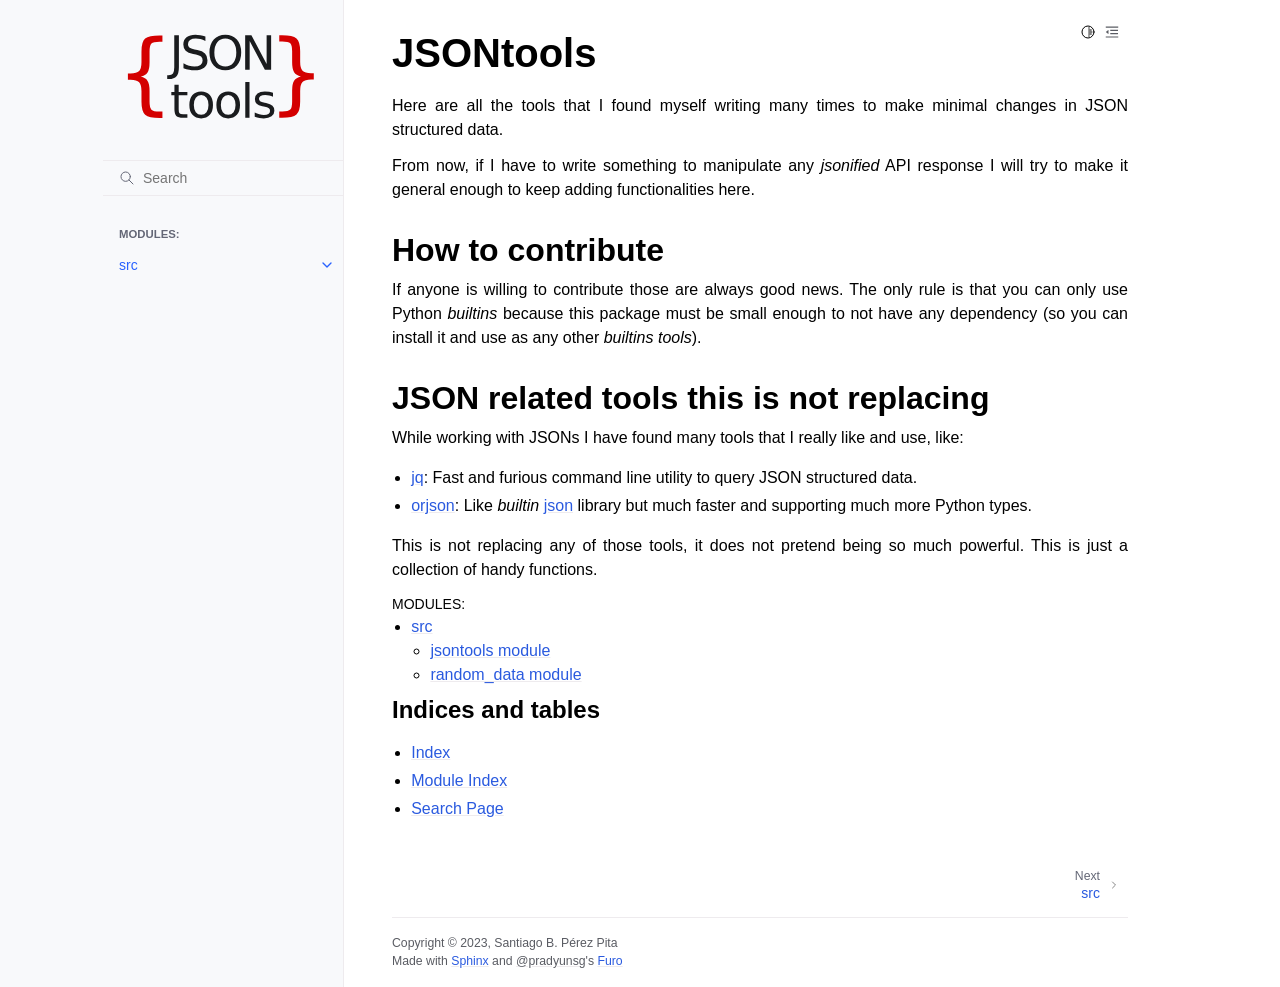
==== docs/index.html @ b6b6de49 "Beta version" ====
<!doctype html>
<html class="no-js" lang="en" data-content_root="./">
  <head><meta charset="utf-8"/>
    <meta name="viewport" content="width=device-width,initial-scale=1"/>
    <meta name="color-scheme" content="light dark"><meta name="viewport" content="width=device-width, initial-scale=1" />
<link rel="index" title="Index" href="genindex.html" /><link rel="search" title="Search" href="search.html" /><link rel="next" title="src" href="src/modules.html" />

    <link rel="shortcut icon" href="_static/jsontools-icon.ico"/><!-- Generated with Sphinx 7.2.6 and Furo 2023.09.10 -->
        <title>JSONtools</title>
      <link rel="stylesheet" type="text/css" href="_static/pygments.css?v=649a27d8" />
    <link rel="stylesheet" type="text/css" href="_static/styles/furo.css?v=135e06be" />
    <link rel="stylesheet" type="text/css" href="_static/styles/furo-extensions.css?v=36a5483c" />
    <link rel="stylesheet" type="text/css" href="_static/css/custom.css?v=da8a7cb0" />




<style>
  body {
    --color-code-background: #f0f0f0;
  --color-code-foreground: black;

  }
  @media not print {
    body[data-theme="dark"] {
      --color-code-background: #202020;
  --color-code-foreground: #d0d0d0;

    }
    @media (prefers-color-scheme: dark) {
      body:not([data-theme="light"]) {
        --color-code-background: #202020;
  --color-code-foreground: #d0d0d0;

      }
    }
  }
</style></head>
  <body>

    <script>
      document.body.dataset.theme = localStorage.getItem("theme") || "auto";
    </script>


<svg xmlns="http://www.w3.org/2000/svg" style="display: none;">
  <symbol id="svg-toc" viewBox="0 0 24 24">
    <title>Contents</title>
    <svg stroke="currentColor" fill="currentColor" stroke-width="0" viewBox="0 0 1024 1024">
      <path d="M408 442h480c4.4 0 8-3.6 8-8v-56c0-4.4-3.6-8-8-8H408c-4.4 0-8 3.6-8 8v56c0 4.4 3.6 8 8 8zm-8 204c0 4.4 3.6 8 8 8h480c4.4 0 8-3.6 8-8v-56c0-4.4-3.6-8-8-8H408c-4.4 0-8 3.6-8 8v56zm504-486H120c-4.4 0-8 3.6-8 8v56c0 4.4 3.6 8 8 8h784c4.4 0 8-3.6 8-8v-56c0-4.4-3.6-8-8-8zm0 632H120c-4.4 0-8 3.6-8 8v56c0 4.4 3.6 8 8 8h784c4.4 0 8-3.6 8-8v-56c0-4.4-3.6-8-8-8zM115.4 518.9L271.7 642c5.8 4.6 14.4.5 14.4-6.9V388.9c0-7.4-8.5-11.5-14.4-6.9L115.4 505.1a8.74 8.74 0 0 0 0 13.8z"/>
    </svg>
  </symbol>
  <symbol id="svg-menu" viewBox="0 0 24 24">
    <title>Menu</title>
    <svg xmlns="http://www.w3.org/2000/svg" viewBox="0 0 24 24" fill="none" stroke="currentColor"
      stroke-width="2" stroke-linecap="round" stroke-linejoin="round" class="feather-menu">
      <line x1="3" y1="12" x2="21" y2="12"></line>
      <line x1="3" y1="6" x2="21" y2="6"></line>
      <line x1="3" y1="18" x2="21" y2="18"></line>
    </svg>
  </symbol>
  <symbol id="svg-arrow-right" viewBox="0 0 24 24">
    <title>Expand</title>
    <svg xmlns="http://www.w3.org/2000/svg" viewBox="0 0 24 24" fill="none" stroke="currentColor"
      stroke-width="2" stroke-linecap="round" stroke-linejoin="round" class="feather-chevron-right">
      <polyline points="9 18 15 12 9 6"></polyline>
    </svg>
  </symbol>
  <symbol id="svg-sun" viewBox="0 0 24 24">
    <title>Light mode</title>
    <svg xmlns="http://www.w3.org/2000/svg" viewBox="0 0 24 24" fill="none" stroke="currentColor"
      stroke-width="1.5" stroke-linecap="round" stroke-linejoin="round" class="feather-sun">
      <circle cx="12" cy="12" r="5"></circle>
      <line x1="12" y1="1" x2="12" y2="3"></line>
      <line x1="12" y1="21" x2="12" y2="23"></line>
      <line x1="4.22" y1="4.22" x2="5.64" y2="5.64"></line>
      <line x1="18.36" y1="18.36" x2="19.78" y2="19.78"></line>
      <line x1="1" y1="12" x2="3" y2="12"></line>
      <line x1="21" y1="12" x2="23" y2="12"></line>
      <line x1="4.22" y1="19.78" x2="5.64" y2="18.36"></line>
      <line x1="18.36" y1="5.64" x2="19.78" y2="4.22"></line>
    </svg>
  </symbol>
  <symbol id="svg-moon" viewBox="0 0 24 24">
    <title>Dark mode</title>
    <svg xmlns="http://www.w3.org/2000/svg" viewBox="0 0 24 24" fill="none" stroke="currentColor"
      stroke-width="1.5" stroke-linecap="round" stroke-linejoin="round" class="icon-tabler-moon">
      <path stroke="none" d="M0 0h24v24H0z" fill="none" />
      <path d="M12 3c.132 0 .263 0 .393 0a7.5 7.5 0 0 0 7.92 12.446a9 9 0 1 1 -8.313 -12.454z" />
    </svg>
  </symbol>
  <symbol id="svg-sun-half" viewBox="0 0 24 24">
    <title>Auto light/dark mode</title>
    <svg xmlns="http://www.w3.org/2000/svg" viewBox="0 0 24 24" fill="none" stroke="currentColor"
      stroke-width="1.5" stroke-linecap="round" stroke-linejoin="round" class="icon-tabler-shadow">
      <path stroke="none" d="M0 0h24v24H0z" fill="none"/>
      <circle cx="12" cy="12" r="9" />
      <path d="M13 12h5" />
      <path d="M13 15h4" />
      <path d="M13 18h1" />
      <path d="M13 9h4" />
      <path d="M13 6h1" />
    </svg>
  </symbol>
</svg>

<input type="checkbox" class="sidebar-toggle" name="__navigation" id="__navigation">
<input type="checkbox" class="sidebar-toggle" name="__toc" id="__toc">
<label class="overlay sidebar-overlay" for="__navigation">
  <div class="visually-hidden">Hide navigation sidebar</div>
</label>
<label class="overlay toc-overlay" for="__toc">
  <div class="visually-hidden">Hide table of contents sidebar</div>
</label>



<div class="page">
  <header class="mobile-header">
    <div class="header-left">
      <label class="nav-overlay-icon" for="__navigation">
        <div class="visually-hidden">Toggle site navigation sidebar</div>
        <i class="icon"><svg><use href="#svg-menu"></use></svg></i>
      </label>
    </div>
    <div class="header-center">
      <a href="#"><div class="brand">JSONtools</div></a>
    </div>
    <div class="header-right">
      <div class="theme-toggle-container theme-toggle-header">
        <button class="theme-toggle">
          <div class="visually-hidden">Toggle Light / Dark / Auto color theme</div>
          <svg class="theme-icon-when-auto"><use href="#svg-sun-half"></use></svg>
          <svg class="theme-icon-when-dark"><use href="#svg-moon"></use></svg>
          <svg class="theme-icon-when-light"><use href="#svg-sun"></use></svg>
        </button>
      </div>
      <label class="toc-overlay-icon toc-header-icon" for="__toc">
        <div class="visually-hidden">Toggle table of contents sidebar</div>
        <i class="icon"><svg><use href="#svg-toc"></use></svg></i>
      </label>
    </div>
  </header>
  <aside class="sidebar-drawer">
    <div class="sidebar-container">

      <div class="sidebar-sticky"><a class="sidebar-brand" href="#">

  <div class="sidebar-logo-container">
    <img class="sidebar-logo" src="_static/jsontools-logo-optimized.svg" alt="Logo"/>
  </div>

  <span class="sidebar-brand-text">JSONtools</span>

</a><form class="sidebar-search-container" method="get" action="search.html" role="search">
  <input class="sidebar-search" placeholder="Search" name="q" aria-label="Search">
  <input type="hidden" name="check_keywords" value="yes">
  <input type="hidden" name="area" value="default">
</form>
<div id="searchbox"></div><div class="sidebar-scroll"><div class="sidebar-tree">
  <p class="caption" role="heading"><span class="caption-text">Modules:</span></p>
<ul>
<li class="toctree-l1 has-children"><a class="reference internal" href="src/modules.html">src</a><input class="toctree-checkbox" id="toctree-checkbox-1" name="toctree-checkbox-1" role="switch" type="checkbox"/><label for="toctree-checkbox-1"><div class="visually-hidden">Toggle navigation of src</div><i class="icon"><svg><use href="#svg-arrow-right"></use></svg></i></label><ul>
<li class="toctree-l2"><a class="reference internal" href="src/jsontools.html">jsontools module</a></li>
<li class="toctree-l2"><a class="reference internal" href="src/random_data.html">random_data module</a></li>
</ul>
</li>
</ul>

</div>
</div>

      </div>

    </div>
  </aside>
  <div class="main">
    <div class="content">
      <div class="article-container">
        <a href="#" class="back-to-top muted-link">
          <svg xmlns="http://www.w3.org/2000/svg" viewBox="0 0 24 24">
            <path d="M13 20h-2V8l-5.5 5.5-1.42-1.42L12 4.16l7.92 7.92-1.42 1.42L13 8v12z"></path>
          </svg>
          <span>Back to top</span>
        </a>
        <div class="content-icon-container">

<div class="theme-toggle-container theme-toggle-content">
            <button class="theme-toggle">
              <div class="visually-hidden">Toggle Light / Dark / Auto color theme</div>
              <svg class="theme-icon-when-auto"><use href="#svg-sun-half"></use></svg>
              <svg class="theme-icon-when-dark"><use href="#svg-moon"></use></svg>
              <svg class="theme-icon-when-light"><use href="#svg-sun"></use></svg>
            </button>
          </div>
          <label class="toc-overlay-icon toc-content-icon" for="__toc">
            <div class="visually-hidden">Toggle table of contents sidebar</div>
            <i class="icon"><svg><use href="#svg-toc"></use></svg></i>
          </label>
        </div>
        <article role="main">
          <section id="jsontools">
<h1>JSONtools<a class="headerlink" href="#jsontools" title="Link to this heading">#</a></h1>
<p>Here are all the tools that I found myself writing many times to make minimal changes in JSON structured data.</p>
<p>From now, if I have to write something to manipulate any <em>jsonified</em> API response I will try to make it general enough to keep adding functionalities here.</p>
<section id="how-to-contribute">
<h2>How to contribute<a class="headerlink" href="#how-to-contribute" title="Link to this heading">#</a></h2>
<p>If anyone is willing to contribute those are always good news. The only rule is that you can only use Python <em>builtins</em> because this package must be small enough to not have any dependency (so you can install it and use as any other <em>builtins tools</em>).</p>
</section>
<section id="json-related-tools-this-is-not-replacing">
<h2>JSON related tools this is not replacing<a class="headerlink" href="#json-related-tools-this-is-not-replacing" title="Link to this heading">#</a></h2>
<p>While working with JSONs I have found many tools that I really like and use, like:</p>
<ul class="simple">
<li><p><a class="reference external" href="https://jqlang.github.io/jq/manual/">jq</a>: Fast and furious command line utility to query JSON structured data.</p></li>
<li><p><a class="reference external" href="https://github.com/ijl/orjson">orjson</a>: Like <em>builtin</em> <a class="reference external" href="https://docs.python.org/es/3/library/json.html">json</a> library but much faster and supporting much more Python types.</p></li>
</ul>
<p>This is not replacing any of those tools, it does not pretend being so much powerful. This is just a collection of handy functions.</p>
<div class="toctree-wrapper compound">
<p class="caption" role="heading"><span class="caption-text">Modules:</span></p>
<ul>
<li class="toctree-l1"><a class="reference internal" href="src/modules.html">src</a><ul>
<li class="toctree-l2"><a class="reference internal" href="src/jsontools.html">jsontools module</a></li>
<li class="toctree-l2"><a class="reference internal" href="src/random_data.html">random_data module</a></li>
</ul>
</li>
</ul>
</div>
<section id="indices-and-tables">
<h3>Indices and tables<a class="headerlink" href="#indices-and-tables" title="Link to this heading">#</a></h3>
<ul class="simple">
<li><p><a class="reference internal" href="genindex.html"><span class="std std-ref">Index</span></a></p></li>
<li><p><a class="reference internal" href="py-modindex.html"><span class="std std-ref">Module Index</span></a></p></li>
<li><p><a class="reference internal" href="search.html"><span class="std std-ref">Search Page</span></a></p></li>
</ul>
</section>
</section>
</section>

        </article>
      </div>
      <footer>

        <div class="related-pages">
          <a class="next-page" href="src/modules.html">
              <div class="page-info">
                <div class="context">
                  <span>Next</span>
                </div>
                <div class="title">src</div>
              </div>
              <svg class="furo-related-icon"><use href="#svg-arrow-right"></use></svg>
            </a>

        </div>
        <div class="bottom-of-page">
          <div class="left-details">
            <div class="copyright">
                Copyright &#169; 2023, Santiago B. Pérez Pita
            </div>
            Made with <a href="https://www.sphinx-doc.org/">Sphinx</a> and <a class="muted-link" href="https://pradyunsg.me">@pradyunsg</a>'s

            <a href="https://github.com/pradyunsg/furo">Furo</a>

          </div>
          <div class="right-details">

          </div>
        </div>

      </footer>
    </div>
    <aside class="toc-drawer">


      <div class="toc-sticky toc-scroll">
        <div class="toc-title-container">
          <span class="toc-title">
            On this page
          </span>
        </div>
        <div class="toc-tree-container">
          <div class="toc-tree">
            <ul>
<li><a class="reference internal" href="#">JSONtools</a><ul>
<li><a class="reference internal" href="#how-to-contribute">How to contribute</a></li>
<li><a class="reference internal" href="#json-related-tools-this-is-not-replacing">JSON related tools this is not replacing</a><ul>
<li><a class="reference internal" href="#indices-and-tables">Indices and tables</a></li>
</ul>
</li>
</ul>
</li>
</ul>

          </div>
        </div>
      </div>


    </aside>
  </div>
</div><script src="_static/documentation_options.js?v=38b66d78"></script>
    <script src="_static/doctools.js?v=888ff710"></script>
    <script src="_static/sphinx_highlight.js?v=dc90522c"></script>
    <script src="_static/scripts/furo.js?v=32e29ea5"></script>
    </body>
</html>
---- docs/_static/pygments.css ----
.highlight pre { line-height: 125%; }
.highlight td.linenos .normal { color: #666666; background-color: transparent; padding-left: 5px; padding-right: 5px; }
.highlight span.linenos { color: #666666; background-color: transparent; padding-left: 5px; padding-right: 5px; }
.highlight td.linenos .special { color: #000000; background-color: #ffffc0; padding-left: 5px; padding-right: 5px; }
.highlight span.linenos.special { color: #000000; background-color: #ffffc0; padding-left: 5px; padding-right: 5px; }
.highlight .hll { background-color: #ffffcc }
.highlight { background: #f0f0f0; }
.highlight .c { color: #60a0b0; font-style: italic } /* Comment */
.highlight .err { border: 1px solid #FF0000 } /* Error */
.highlight .k { color: #007020; font-weight: bold } /* Keyword */
.highlight .o { color: #666666 } /* Operator */
.highlight .ch { color: #60a0b0; font-style: italic } /* Comment.Hashbang */
.highlight .cm { color: #60a0b0; font-style: italic } /* Comment.Multiline */
.highlight .cp { color: #007020 } /* Comment.Preproc */
.highlight .cpf { color: #60a0b0; font-style: italic } /* Comment.PreprocFile */
.highlight .c1 { color: #60a0b0; font-style: italic } /* Comment.Single */
.highlight .cs { color: #60a0b0; background-color: #fff0f0 } /* Comment.Special */
.highlight .gd { color: #A00000 } /* Generic.Deleted */
.highlight .ge { font-style: italic } /* Generic.Emph */
.highlight .ges { font-weight: bold; font-style: italic } /* Generic.EmphStrong */
.highlight .gr { color: #FF0000 } /* Generic.Error */
.highlight .gh { color: #000080; font-weight: bold } /* Generic.Heading */
.highlight .gi { color: #00A000 } /* Generic.Inserted */
.highlight .go { color: #888888 } /* Generic.Output */
.highlight .gp { color: #c65d09; font-weight: bold } /* Generic.Prompt */
.highlight .gs { font-weight: bold } /* Generic.Strong */
.highlight .gu { color: #800080; font-weight: bold } /* Generic.Subheading */
.highlight .gt { color: #0044DD } /* Generic.Traceback */
.highlight .kc { color: #007020; font-weight: bold } /* Keyword.Constant */
.highlight .kd { color: #007020; font-weight: bold } /* Keyword.Declaration */
.highlight .kn { color: #007020; font-weight: bold } /* Keyword.Namespace */
.highlight .kp { color: #007020 } /* Keyword.Pseudo */
.highlight .kr { color: #007020; font-weight: bold } /* Keyword.Reserved */
.highlight .kt { color: #902000 } /* Keyword.Type */
.highlight .m { color: #40a070 } /* Literal.Number */
.highlight .s { color: #4070a0 } /* Literal.String */
.highlight .na { color: #4070a0 } /* Name.Attribute */
.highlight .nb { color: #007020 } /* Name.Builtin */
.highlight .nc { color: #0e84b5; font-weight: bold } /* Name.Class */
.highlight .no { color: #60add5 } /* Name.Constant */
.highlight .nd { color: #555555; font-weight: bold } /* Name.Decorator */
.highlight .ni { color: #d55537; font-weight: bold } /* Name.Entity */
.highlight .ne { color: #007020 } /* Name.Exception */
.highlight .nf { color: #06287e } /* Name.Function */
.highlight .nl { color: #002070; font-weight: bold } /* Name.Label */
.highlight .nn { color: #0e84b5; font-weight: bold } /* Name.Namespace */
.highlight .nt { color: #062873; font-weight: bold } /* Name.Tag */
.highlight .nv { color: #bb60d5 } /* Name.Variable */
.highlight .ow { color: #007020; font-weight: bold } /* Operator.Word */
.highlight .w { color: #bbbbbb } /* Text.Whitespace */
.highlight .mb { color: #40a070 } /* Literal.Number.Bin */
.highlight .mf { color: #40a070 } /* Literal.Number.Float */
.highlight .mh { color: #40a070 } /* Literal.Number.Hex */
.highlight .mi { color: #40a070 } /* Literal.Number.Integer */
.highlight .mo { color: #40a070 } /* Literal.Number.Oct */
.highlight .sa { color: #4070a0 } /* Literal.String.Affix */
.highlight .sb { color: #4070a0 } /* Literal.String.Backtick */
.highlight .sc { color: #4070a0 } /* Literal.String.Char */
.highlight .dl { color: #4070a0 } /* Literal.String.Delimiter */
.highlight .sd { color: #4070a0; font-style: italic } /* Literal.String.Doc */
.highlight .s2 { color: #4070a0 } /* Literal.String.Double */
.highlight .se { color: #4070a0; font-weight: bold } /* Literal.String.Escape */
.highlight .sh { color: #4070a0 } /* Literal.String.Heredoc */
.highlight .si { color: #70a0d0; font-style: italic } /* Literal.String.Interpol */
.highlight .sx { color: #c65d09 } /* Literal.String.Other */
.highlight .sr { color: #235388 } /* Literal.String.Regex */
.highlight .s1 { color: #4070a0 } /* Literal.String.Single */
.highlight .ss { color: #517918 } /* Literal.String.Symbol */
.highlight .bp { color: #007020 } /* Name.Builtin.Pseudo */
.highlight .fm { color: #06287e } /* Name.Function.Magic */
.highlight .vc { color: #bb60d5 } /* Name.Variable.Class */
.highlight .vg { color: #bb60d5 } /* Name.Variable.Global */
.highlight .vi { color: #bb60d5 } /* Name.Variable.Instance */
.highlight .vm { color: #bb60d5 } /* Name.Variable.Magic */
.highlight .il { color: #40a070 } /* Literal.Number.Integer.Long */
@media not print {
body[data-theme="dark"] .highlight pre { line-height: 125%; }
body[data-theme="dark"] .highlight td.linenos .normal { color: #aaaaaa; background-color: transparent; padding-left: 5px; padding-right: 5px; }
body[data-theme="dark"] .highlight span.linenos { color: #aaaaaa; background-color: transparent; padding-left: 5px; padding-right: 5px; }
body[data-theme="dark"] .highlight td.linenos .special { color: #000000; background-color: #ffffc0; padding-left: 5px; padding-right: 5px; }
body[data-theme="dark"] .highlight span.linenos.special { color: #000000; background-color: #ffffc0; padding-left: 5px; padding-right: 5px; }
body[data-theme="dark"] .highlight .hll { background-color: #404040 }
body[data-theme="dark"] .highlight { background: #202020; color: #d0d0d0 }
body[data-theme="dark"] .highlight .c { color: #ababab; font-style: italic } /* Comment */
body[data-theme="dark"] .highlight .err { color: #a61717; background-color: #e3d2d2 } /* Error */
body[data-theme="dark"] .highlight .esc { color: #d0d0d0 } /* Escape */
body[data-theme="dark"] .highlight .g { color: #d0d0d0 } /* Generic */
body[data-theme="dark"] .highlight .k { color: #6ebf26; font-weight: bold } /* Keyword */
body[data-theme="dark"] .highlight .l { color: #d0d0d0 } /* Literal */
body[data-theme="dark"] .highlight .n { color: #d0d0d0 } /* Name */
body[data-theme="dark"] .highlight .o { color: #d0d0d0 } /* Operator */
body[data-theme="dark"] .highlight .x { color: #d0d0d0 } /* Other */
body[data-theme="dark"] .highlight .p { color: #d0d0d0 } /* Punctuation */
body[data-theme="dark"] .highlight .ch { color: #ababab; font-style: italic } /* Comment.Hashbang */
body[data-theme="dark"] .highlight .cm { color: #ababab; font-style: italic } /* Comment.Multiline */
body[data-theme="dark"] .highlight .cp { color: #ff3a3a; font-weight: bold } /* Comment.Preproc */
body[data-theme="dark"] .highlight .cpf { color: #ababab; font-style: italic } /* Comment.PreprocFile */
body[data-theme="dark"] .highlight .c1 { color: #ababab; font-style: italic } /* Comment.Single */
body[data-theme="dark"] .highlight .cs { color: #e50808; font-weight: bold; background-color: #520000 } /* Comment.Special */
body[data-theme="dark"] .highlight .gd { color: #d22323 } /* Generic.Deleted */
body[data-theme="dark"] .highlight .ge { color: #d0d0d0; font-style: italic } /* Generic.Emph */
body[data-theme="dark"] .highlight .ges { color: #d0d0d0; font-weight: bold; font-style: italic } /* Generic.EmphStrong */
body[data-theme="dark"] .highlight .gr { color: #d22323 } /* Generic.Error */
body[data-theme="dark"] .highlight .gh { color: #ffffff; font-weight: bold } /* Generic.Heading */
body[data-theme="dark"] .highlight .gi { color: #589819 } /* Generic.Inserted */
body[data-theme="dark"] .highlight .go { color: #cccccc } /* Generic.Output */
body[data-theme="dark"] .highlight .gp { color: #aaaaaa } /* Generic.Prompt */
body[data-theme="dark"] .highlight .gs { color: #d0d0d0; font-weight: bold } /* Generic.Strong */
body[data-theme="dark"] .highlight .gu { color: #ffffff; text-decoration: underline } /* Generic.Subheading */
body[data-theme="dark"] .highlight .gt { color: #d22323 } /* Generic.Traceback */
body[data-theme="dark"] .highlight .kc { color: #6ebf26; font-weight: bold } /* Keyword.Constant */
body[data-theme="dark"] .highlight .kd { color: #6ebf26; font-weight: bold } /* Keyword.Declaration */
body[data-theme="dark"] .highlight .kn { color: #6ebf26; font-weight: bold } /* Keyword.Namespace */
body[data-theme="dark"] .highlight .kp { color: #6ebf26 } /* Keyword.Pseudo */
body[data-theme="dark"] .highlight .kr { color: #6ebf26; font-weight: bold } /* Keyword.Reserved */
body[data-theme="dark"] .highlight .kt { color: #6ebf26; font-weight: bold } /* Keyword.Type */
body[data-theme="dark"] .highlight .ld { color: #d0d0d0 } /* Literal.Date */
body[data-theme="dark"] .highlight .m { color: #51b2fd } /* Literal.Number */
body[data-theme="dark"] .highlight .s { color: #ed9d13 } /* Literal.String */
body[data-theme="dark"] .highlight .na { color: #bbbbbb } /* Name.Attribute */
body[data-theme="dark"] .highlight .nb { color: #2fbccd } /* Name.Builtin */
body[data-theme="dark"] .highlight .nc { color: #71adff; text-decoration: underline } /* Name.Class */
body[data-theme="dark"] .highlight .no { color: #40ffff } /* Name.Constant */
body[data-theme="dark"] .highlight .nd { color: #ffa500 } /* Name.Decorator */
body[data-theme="dark"] .highlight .ni { color: #d0d0d0 } /* Name.Entity */
body[data-theme="dark"] .highlight .ne { color: #bbbbbb } /* Name.Exception */
body[data-theme="dark"] .highlight .nf { color: #71adff } /* Name.Function */
body[data-theme="dark"] .highlight .nl { color: #d0d0d0 } /* Name.Label */
body[data-theme="dark"] .highlight .nn { color: #71adff; text-decoration: underline } /* Name.Namespace */
body[data-theme="dark"] .highlight .nx { color: #d0d0d0 } /* Name.Other */
body[data-theme="dark"] .highlight .py { color: #d0d0d0 } /* Name.Property */
body[data-theme="dark"] .highlight .nt { color: #6ebf26; font-weight: bold } /* Name.Tag */
body[data-theme="dark"] .highlight .nv { color: #40ffff } /* Name.Variable */
body[data-theme="dark"] .highlight .ow { color: #6ebf26; font-weight: bold } /* Operator.Word */
body[data-theme="dark"] .highlight .pm { color: #d0d0d0 } /* Punctuation.Marker */
body[data-theme="dark"] .highlight .w { color: #666666 } /* Text.Whitespace */
body[data-theme="dark"] .highlight .mb { color: #51b2fd } /* Literal.Number.Bin */
body[data-theme="dark"] .highlight .mf { color: #51b2fd } /* Literal.Number.Float */
body[data-theme="dark"] .highlight .mh { color: #51b2fd } /* Literal.Number.Hex */
body[data-theme="dark"] .highlight .mi { color: #51b2fd } /* Literal.Number.Integer */
body[data-theme="dark"] .highlight .mo { color: #51b2fd } /* Literal.Number.Oct */
body[data-theme="dark"] .highlight .sa { color: #ed9d13 } /* Literal.String.Affix */
body[data-theme="dark"] .highlight .sb { color: #ed9d13 } /* Literal.String.Backtick */
body[data-theme="dark"] .highlight .sc { color: #ed9d13 } /* Literal.String.Char */
body[data-theme="dark"] .highlight .dl { color: #ed9d13 } /* Literal.String.Delimiter */
body[data-theme="dark"] .highlight .sd { color: #ed9d13 } /* Literal.String.Doc */
body[data-theme="dark"] .highlight .s2 { color: #ed9d13 } /* Literal.String.Double */
body[data-theme="dark"] .highlight .se { color: #ed9d13 } /* Literal.String.Escape */
body[data-theme="dark"] .highlight .sh { color: #ed9d13 } /* Literal.String.Heredoc */
body[data-theme="dark"] .highlight .si { color: #ed9d13 } /* Literal.String.Interpol */
body[data-theme="dark"] .highlight .sx { color: #ffa500 } /* Literal.String.Other */
body[data-theme="dark"] .highlight .sr { color: #ed9d13 } /* Literal.String.Regex */
body[data-theme="dark"] .highlight .s1 { color: #ed9d13 } /* Literal.String.Single */
body[data-theme="dark"] .highlight .ss { color: #ed9d13 } /* Literal.String.Symbol */
body[data-theme="dark"] .highlight .bp { color: #2fbccd } /* Name.Builtin.Pseudo */
body[data-theme="dark"] .highlight .fm { color: #71adff } /* Name.Function.Magic */
body[data-theme="dark"] .highlight .vc { color: #40ffff } /* Name.Variable.Class */
body[data-theme="dark"] .highlight .vg { color: #40ffff } /* Name.Variable.Global */
body[data-theme="dark"] .highlight .vi { color: #40ffff } /* Name.Variable.Instance */
body[data-theme="dark"] .highlight .vm { color: #40ffff } /* Name.Variable.Magic */
body[data-theme="dark"] .highlight .il { color: #51b2fd } /* Literal.Number.Integer.Long */
@media (prefers-color-scheme: dark) {
body:not([data-theme="light"]) .highlight pre { line-height: 125%; }
body:not([data-theme="light"]) .highlight td.linenos .normal { color: #aaaaaa; background-color: transparent; padding-left: 5px; padding-right: 5px; }
body:not([data-theme="light"]) .highlight span.linenos { color: #aaaaaa; background-color: transparent; padding-left: 5px; padding-right: 5px; }
body:not([data-theme="light"]) .highlight td.linenos .special { color: #000000; background-color: #ffffc0; padding-left: 5px; padding-right: 5px; }
body:not([data-theme="light"]) .highlight span.linenos.special { color: #000000; background-color: #ffffc0; padding-left: 5px; padding-right: 5px; }
body:not([data-theme="light"]) .highlight .hll { background-color: #404040 }
body:not([data-theme="light"]) .highlight { background: #202020; color: #d0d0d0 }
body:not([data-theme="light"]) .highlight .c { color: #ababab; font-style: italic } /* Comment */
body:not([data-theme="light"]) .highlight .err { color: #a61717; background-color: #e3d2d2 } /* Error */
body:not([data-theme="light"]) .highlight .esc { color: #d0d0d0 } /* Escape */
body:not([data-theme="light"]) .highlight .g { color: #d0d0d0 } /* Generic */
body:not([data-theme="light"]) .highlight .k { color: #6ebf26; font-weight: bold } /* Keyword */
body:not([data-theme="light"]) .highlight .l { color: #d0d0d0 } /* Literal */
body:not([data-theme="light"]) .highlight .n { color: #d0d0d0 } /* Name */
body:not([data-theme="light"]) .highlight .o { color: #d0d0d0 } /* Operator */
body:not([data-theme="light"]) .highlight .x { color: #d0d0d0 } /* Other */
body:not([data-theme="light"]) .highlight .p { color: #d0d0d0 } /* Punctuation */
body:not([data-theme="light"]) .highlight .ch { color: #ababab; font-style: italic } /* Comment.Hashbang */
body:not([data-theme="light"]) .highlight .cm { color: #ababab; font-style: italic } /* Comment.Multiline */
body:not([data-theme="light"]) .highlight .cp { color: #ff3a3a; font-weight: bold } /* Comment.Preproc */
body:not([data-theme="light"]) .highlight .cpf { color: #ababab; font-style: italic } /* Comment.PreprocFile */
body:not([data-theme="light"]) .highlight .c1 { color: #ababab; font-style: italic } /* Comment.Single */
body:not([data-theme="light"]) .highlight .cs { color: #e50808; font-weight: bold; background-color: #520000 } /* Comment.Special */
body:not([data-theme="light"]) .highlight .gd { color: #d22323 } /* Generic.Deleted */
body:not([data-theme="light"]) .highlight .ge { color: #d0d0d0; font-style: italic } /* Generic.Emph */
body:not([data-theme="light"]) .highlight .ges { color: #d0d0d0; font-weight: bold; font-style: italic } /* Generic.EmphStrong */
body:not([data-theme="light"]) .highlight .gr { color: #d22323 } /* Generic.Error */
body:not([data-theme="light"]) .highlight .gh { color: #ffffff; font-weight: bold } /* Generic.Heading */
body:not([data-theme="light"]) .highlight .gi { color: #589819 } /* Generic.Inserted */
body:not([data-theme="light"]) .highlight .go { color: #cccccc } /* Generic.Output */
body:not([data-theme="light"]) .highlight .gp { color: #aaaaaa } /* Generic.Prompt */
body:not([data-theme="light"]) .highlight .gs { color: #d0d0d0; font-weight: bold } /* Generic.Strong */
body:not([data-theme="light"]) .highlight .gu { color: #ffffff; text-decoration: underline } /* Generic.Subheading */
body:not([data-theme="light"]) .highlight .gt { color: #d22323 } /* Generic.Traceback */
body:not([data-theme="light"]) .highlight .kc { color: #6ebf26; font-weight: bold } /* Keyword.Constant */
body:not([data-theme="light"]) .highlight .kd { color: #6ebf26; font-weight: bold } /* Keyword.Declaration */
body:not([data-theme="light"]) .highlight .kn { color: #6ebf26; font-weight: bold } /* Keyword.Namespace */
body:not([data-theme="light"]) .highlight .kp { color: #6ebf26 } /* Keyword.Pseudo */
body:not([data-theme="light"]) .highlight .kr { color: #6ebf26; font-weight: bold } /* Keyword.Reserved */
body:not([data-theme="light"]) .highlight .kt { color: #6ebf26; font-weight: bold } /* Keyword.Type */
body:not([data-theme="light"]) .highlight .ld { color: #d0d0d0 } /* Literal.Date */
body:not([data-theme="light"]) .highlight .m { color: #51b2fd } /* Literal.Number */
body:not([data-theme="light"]) .highlight .s { color: #ed9d13 } /* Literal.String */
body:not([data-theme="light"]) .highlight .na { color: #bbbbbb } /* Name.Attribute */
body:not([data-theme="light"]) .highlight .nb { color: #2fbccd } /* Name.Builtin */
body:not([data-theme="light"]) .highlight .nc { color: #71adff; text-decoration: underline } /* Name.Class */
body:not([data-theme="light"]) .highlight .no { color: #40ffff } /* Name.Constant */
body:not([data-theme="light"]) .highlight .nd { color: #ffa500 } /* Name.Decorator */
body:not([data-theme="light"]) .highlight .ni { color: #d0d0d0 } /* Name.Entity */
body:not([data-theme="light"]) .highlight .ne { color: #bbbbbb } /* Name.Exception */
body:not([data-theme="light"]) .highlight .nf { color: #71adff } /* Name.Function */
body:not([data-theme="light"]) .highlight .nl { color: #d0d0d0 } /* Name.Label */
body:not([data-theme="light"]) .highlight .nn { color: #71adff; text-decoration: underline } /* Name.Namespace */
body:not([data-theme="light"]) .highlight .nx { color: #d0d0d0 } /* Name.Other */
body:not([data-theme="light"]) .highlight .py { color: #d0d0d0 } /* Name.Property */
body:not([data-theme="light"]) .highlight .nt { color: #6ebf26; font-weight: bold } /* Name.Tag */
body:not([data-theme="light"]) .highlight .nv { color: #40ffff } /* Name.Variable */
body:not([data-theme="light"]) .highlight .ow { color: #6ebf26; font-weight: bold } /* Operator.Word */
body:not([data-theme="light"]) .highlight .pm { color: #d0d0d0 } /* Punctuation.Marker */
body:not([data-theme="light"]) .highlight .w { color: #666666 } /* Text.Whitespace */
body:not([data-theme="light"]) .highlight .mb { color: #51b2fd } /* Literal.Number.Bin */
body:not([data-theme="light"]) .highlight .mf { color: #51b2fd } /* Literal.Number.Float */
body:not([data-theme="light"]) .highlight .mh { color: #51b2fd } /* Literal.Number.Hex */
body:not([data-theme="light"]) .highlight .mi { color: #51b2fd } /* Literal.Number.Integer */
body:not([data-theme="light"]) .highlight .mo { color: #51b2fd } /* Literal.Number.Oct */
body:not([data-theme="light"]) .highlight .sa { color: #ed9d13 } /* Literal.String.Affix */
body:not([data-theme="light"]) .highlight .sb { color: #ed9d13 } /* Literal.String.Backtick */
body:not([data-theme="light"]) .highlight .sc { color: #ed9d13 } /* Literal.String.Char */
body:not([data-theme="light"]) .highlight .dl { color: #ed9d13 } /* Literal.String.Delimiter */
body:not([data-theme="light"]) .highlight .sd { color: #ed9d13 } /* Literal.String.Doc */
body:not([data-theme="light"]) .highlight .s2 { color: #ed9d13 } /* Literal.String.Double */
body:not([data-theme="light"]) .highlight .se { color: #ed9d13 } /* Literal.String.Escape */
body:not([data-theme="light"]) .highlight .sh { color: #ed9d13 } /* Literal.String.Heredoc */
body:not([data-theme="light"]) .highlight .si { color: #ed9d13 } /* Literal.String.Interpol */
body:not([data-theme="light"]) .highlight .sx { color: #ffa500 } /* Literal.String.Other */
body:not([data-theme="light"]) .highlight .sr { color: #ed9d13 } /* Literal.String.Regex */
body:not([data-theme="light"]) .highlight .s1 { color: #ed9d13 } /* Literal.String.Single */
body:not([data-theme="light"]) .highlight .ss { color: #ed9d13 } /* Literal.String.Symbol */
body:not([data-theme="light"]) .highlight .bp { color: #2fbccd } /* Name.Builtin.Pseudo */
body:not([data-theme="light"]) .highlight .fm { color: #71adff } /* Name.Function.Magic */
body:not([data-theme="light"]) .highlight .vc { color: #40ffff } /* Name.Variable.Class */
body:not([data-theme="light"]) .highlight .vg { color: #40ffff } /* Name.Variable.Global */
body:not([data-theme="light"]) .highlight .vi { color: #40ffff } /* Name.Variable.Instance */
body:not([data-theme="light"]) .highlight .vm { color: #40ffff } /* Name.Variable.Magic */
body:not([data-theme="light"]) .highlight .il { color: #51b2fd } /* Literal.Number.Integer.Long */
}
}
---- docs/_static/styles/furo.css ----
/*! normalize.css v8.0.1 | MIT License | github.com/necolas/normalize.css */html{-webkit-text-size-adjust:100%;line-height:1.15}body{margin:0}main{display:block}h1{font-size:2em;margin:.67em 0}hr{box-sizing:content-box;height:0;overflow:visible}pre{font-family:monospace,monospace;font-size:1em}a{background-color:transparent}abbr[title]{border-bottom:none;text-decoration:underline;text-decoration:underline dotted}b,strong{font-weight:bolder}code,kbd,samp{font-family:monospace,monospace;font-size:1em}sub,sup{font-size:75%;line-height:0;position:relative;vertical-align:baseline}sub{bottom:-.25em}sup{top:-.5em}img{border-style:none}button,input,optgroup,select,textarea{font-family:inherit;font-size:100%;line-height:1.15;margin:0}button,input{overflow:visible}button,select{text-transform:none}[type=button],[type=reset],[type=submit],button{-webkit-appearance:button}[type=button]::-moz-focus-inner,[type=reset]::-moz-focus-inner,[type=submit]::-moz-focus-inner,button::-moz-focus-inner{border-style:none;padding:0}[type=button]:-moz-focusring,[type=reset]:-moz-focusring,[type=submit]:-moz-focusring,button:-moz-focusring{outline:1px dotted ButtonText}fieldset{padding:.35em .75em .625em}legend{box-sizing:border-box;color:inherit;display:table;max-width:100%;padding:0;white-space:normal}progress{vertical-align:baseline}textarea{overflow:auto}[type=checkbox],[type=radio]{box-sizing:border-box;padding:0}[type=number]::-webkit-inner-spin-button,[type=number]::-webkit-outer-spin-button{height:auto}[type=search]{-webkit-appearance:textfield;outline-offset:-2px}[type=search]::-webkit-search-decoration{-webkit-appearance:none}::-webkit-file-upload-button{-webkit-appearance:button;font:inherit}details{display:block}summary{display:list-item}[hidden],template{display:none}@media print{.content-icon-container,.headerlink,.mobile-header,.related-pages{display:none!important}.highlight{border:.1pt solid var(--color-foreground-border)}a,blockquote,dl,ol,pre,table,ul{page-break-inside:avoid}caption,figure,h1,h2,h3,h4,h5,h6,img{page-break-after:avoid;page-break-inside:avoid}dl,ol,ul{page-break-before:avoid}}.visually-hidden{clip:rect(0,0,0,0)!important;border:0!important;height:1px!important;margin:-1px!important;overflow:hidden!important;padding:0!important;position:absolute!important;white-space:nowrap!important;width:1px!important}:-moz-focusring{outline:auto}body{--font-stack:-apple-system,BlinkMacSystemFont,Segoe UI,Helvetica,Arial,sans-serif,Apple Color Emoji,Segoe UI Emoji;--font-stack--monospace:"SFMono-Regular",Menlo,Consolas,Monaco,Liberation Mono,Lucida Console,monospace;--font-size--normal:100%;--font-size--small:87.5%;--font-size--small--2:81.25%;--font-size--small--3:75%;--font-size--small--4:62.5%;--sidebar-caption-font-size:var(--font-size--small--2);--sidebar-item-font-size:var(--font-size--small);--sidebar-search-input-font-size:var(--font-size--small);--toc-font-size:var(--font-size--small--3);--toc-font-size--mobile:var(--font-size--normal);--toc-title-font-size:var(--font-size--small--4);--admonition-font-size:0.8125rem;--admonition-title-font-size:0.8125rem;--code-font-size:var(--font-size--small--2);--api-font-size:var(--font-size--small);--header-height:calc(var(--sidebar-item-line-height) + var(--sidebar-item-spacing-vertical)*4);--header-padding:0.5rem;--sidebar-tree-space-above:1.5rem;--sidebar-caption-space-above:1rem;--sidebar-item-line-height:1rem;--sidebar-item-spacing-vertical:0.5rem;--sidebar-item-spacing-horizontal:1rem;--sidebar-item-height:calc(var(--sidebar-item-line-height) + var(--sidebar-item-spacing-vertical)*2);--sidebar-expander-width:var(--sidebar-item-height);--sidebar-search-space-above:0.5rem;--sidebar-search-input-spacing-vertical:0.5rem;--sidebar-search-input-spacing-horizontal:0.5rem;--sidebar-search-input-height:1rem;--sidebar-search-icon-size:var(--sidebar-search-input-height);--toc-title-padding:0.25rem 0;--toc-spacing-vertical:1.5rem;--toc-spacing-horizontal:1.5rem;--toc-item-spacing-vertical:0.4rem;--toc-item-spacing-horizontal:1rem;--icon-search:url('data:image/svg+xml;charset=utf-8,<svg xmlns="http://www.w3.org/2000/svg" viewBox="0 0 24 24" stroke-width="1.5" stroke="currentColor" fill="none" stroke-linecap="round" stroke-linejoin="round"><path d="M0 0h24v24H0z" stroke="none"/><circle cx="10" cy="10" r="7"/><path d="m21 21-6-6"/></svg>');--icon-pencil:url('data:image/svg+xml;charset=utf-8,<svg xmlns="http://www.w3.org/2000/svg" viewBox="0 0 24 24"><path d="M20.71 7.04c.39-.39.39-1.04 0-1.41l-2.34-2.34c-.37-.39-1.02-.39-1.41 0l-1.84 1.83 3.75 3.75M3 17.25V21h3.75L17.81 9.93l-3.75-3.75L3 17.25z"/></svg>');--icon-abstract:url('data:image/svg+xml;charset=utf-8,<svg xmlns="http://www.w3.org/2000/svg" viewBox="0 0 24 24"><path d="M4 5h16v2H4V5m0 4h16v2H4V9m0 4h16v2H4v-2m0 4h10v2H4v-2z"/></svg>');--icon-info:url('data:image/svg+xml;charset=utf-8,<svg xmlns="http://www.w3.org/2000/svg" viewBox="0 0 24 24"><path d="M13 9h-2V7h2m0 10h-2v-6h2m-1-9A10 10 0 0 0 2 12a10 10 0 0 0 10 10 10 10 0 0 0 10-10A10 10 0 0 0 12 2z"/></svg>');--icon-flame:url('data:image/svg+xml;charset=utf-8,<svg xmlns="http://www.w3.org/2000/svg" viewBox="0 0 24 24"><path d="M17.55 11.2c-.23-.3-.5-.56-.76-.82-.65-.6-1.4-1.03-2.03-1.66C13.3 7.26 13 4.85 13.91 3c-.91.23-1.75.75-2.45 1.32-2.54 2.08-3.54 5.75-2.34 8.9.04.1.08.2.08.33 0 .22-.15.42-.35.5-.22.1-.46.04-.64-.12a.83.83 0 0 1-.15-.17c-1.1-1.43-1.28-3.48-.53-5.12C5.89 10 5 12.3 5.14 14.47c.04.5.1 1 .27 1.5.14.6.4 1.2.72 1.73 1.04 1.73 2.87 2.97 4.84 3.22 2.1.27 4.35-.12 5.96-1.6 1.8-1.66 2.45-4.32 1.5-6.6l-.13-.26c-.2-.46-.47-.87-.8-1.25l.05-.01m-3.1 6.3c-.28.24-.73.5-1.08.6-1.1.4-2.2-.16-2.87-.82 1.19-.28 1.89-1.16 2.09-2.05.17-.8-.14-1.46-.27-2.23-.12-.74-.1-1.37.18-2.06.17.38.37.76.6 1.06.76 1 1.95 1.44 2.2 2.8.04.14.06.28.06.43.03.82-.32 1.72-.92 2.27h.01z"/></svg>');--icon-question:url('data:image/svg+xml;charset=utf-8,<svg xmlns="http://www.w3.org/2000/svg" viewBox="0 0 24 24"><path d="m15.07 11.25-.9.92C13.45 12.89 13 13.5 13 15h-2v-.5c0-1.11.45-2.11 1.17-2.83l1.24-1.26c.37-.36.59-.86.59-1.41a2 2 0 0 0-2-2 2 2 0 0 0-2 2H8a4 4 0 0 1 4-4 4 4 0 0 1 4 4 3.2 3.2 0 0 1-.93 2.25M13 19h-2v-2h2M12 2A10 10 0 0 0 2 12a10 10 0 0 0 10 10 10 10 0 0 0 10-10c0-5.53-4.5-10-10-10z"/></svg>');--icon-warning:url('data:image/svg+xml;charset=utf-8,<svg xmlns="http://www.w3.org/2000/svg" viewBox="0 0 24 24"><path d="M13 14h-2v-4h2m0 8h-2v-2h2M1 21h22L12 2 1 21z"/></svg>');--icon-failure:url('data:image/svg+xml;charset=utf-8,<svg xmlns="http://www.w3.org/2000/svg" viewBox="0 0 24 24"><path d="M12 2c5.53 0 10 4.47 10 10s-4.47 10-10 10S2 17.53 2 12 6.47 2 12 2m3.59 5L12 10.59 8.41 7 7 8.41 10.59 12 7 15.59 8.41 17 12 13.41 15.59 17 17 15.59 13.41 12 17 8.41 15.59 7z"/></svg>');--icon-spark:url('data:image/svg+xml;charset=utf-8,<svg xmlns="http://www.w3.org/2000/svg" viewBox="0 0 24 24"><path d="m11.5 20 4.86-9.73H13V4l-5 9.73h3.5V20M12 2c2.75 0 5.1 1 7.05 2.95C21 6.9 22 9.25 22 12s-1 5.1-2.95 7.05C17.1 21 14.75 22 12 22s-5.1-1-7.05-2.95C3 17.1 2 14.75 2 12s1-5.1 2.95-7.05C6.9 3 9.25 2 12 2z"/></svg>');--color-admonition-title--caution:#ff9100;--color-admonition-title-background--caution:rgba(255,145,0,.2);--color-admonition-title--warning:#ff9100;--color-admonition-title-background--warning:rgba(255,145,0,.2);--color-admonition-title--danger:#ff5252;--color-admonition-title-background--danger:rgba(255,82,82,.2);--color-admonition-title--attention:#ff5252;--color-admonition-title-background--attention:rgba(255,82,82,.2);--color-admonition-title--error:#ff5252;--color-admonition-title-background--error:rgba(255,82,82,.2);--color-admonition-title--hint:#00c852;--color-admonition-title-background--hint:rgba(0,200,82,.2);--color-admonition-title--tip:#00c852;--color-admonition-title-background--tip:rgba(0,200,82,.2);--color-admonition-title--important:#00bfa5;--color-admonition-title-background--important:rgba(0,191,165,.2);--color-admonition-title--note:#00b0ff;--color-admonition-title-background--note:rgba(0,176,255,.2);--color-admonition-title--seealso:#448aff;--color-admonition-title-background--seealso:rgba(68,138,255,.2);--color-admonition-title--admonition-todo:grey;--color-admonition-title-background--admonition-todo:hsla(0,0%,50%,.2);--color-admonition-title:#651fff;--color-admonition-title-background:rgba(101,31,255,.2);--icon-admonition-default:var(--icon-abstract);--color-topic-title:#14b8a6;--color-topic-title-background:rgba(20,184,166,.2);--icon-topic-default:var(--icon-pencil);--color-problematic:#b30000;--color-foreground-primary:#000;--color-foreground-secondary:#5a5c63;--color-foreground-muted:#646776;--color-foreground-border:#878787;--color-background-primary:#fff;--color-background-secondary:#f8f9fb;--color-background-hover:#efeff4;--color-background-hover--transparent:#efeff400;--color-background-border:#eeebee;--color-background-item:#ccc;--color-announcement-background:#000000dd;--color-announcement-text:#eeebee;--color-brand-primary:#2962ff;--color-brand-content:#2a5adf;--color-api-background:var(--color-background-hover--transparent);--color-api-background-hover:var(--color-background-hover);--color-api-overall:var(--color-foreground-secondary);--color-api-name:var(--color-problematic);--color-api-pre-name:var(--color-problematic);--color-api-paren:var(--color-foreground-secondary);--color-api-keyword:var(--color-foreground-primary);--color-highlight-on-target:#ffc;--color-inline-code-background:var(--color-background-secondary);--color-highlighted-background:#def;--color-highlighted-text:var(--color-foreground-primary);--color-guilabel-background:#ddeeff80;--color-guilabel-border:#bedaf580;--color-guilabel-text:var(--color-foreground-primary);--color-admonition-background:transparent;--color-table-header-background:var(--color-background-secondary);--color-table-border:var(--color-background-border);--color-card-border:var(--color-background-secondary);--color-card-background:transparent;--color-card-marginals-background:var(--color-background-secondary);--color-header-background:var(--color-background-primary);--color-header-border:var(--color-background-border);--color-header-text:var(--color-foreground-primary);--color-sidebar-background:var(--color-background-secondary);--color-sidebar-background-border:var(--color-background-border);--color-sidebar-brand-text:var(--color-foreground-primary);--color-sidebar-caption-text:var(--color-foreground-muted);--color-sidebar-link-text:var(--color-foreground-secondary);--color-sidebar-link-text--top-level:var(--color-brand-primary);--color-sidebar-item-background:var(--color-sidebar-background);--color-sidebar-item-background--current:var( --color-sidebar-item-background );--color-sidebar-item-background--hover:linear-gradient(90deg,var(--color-background-hover--transparent) 0%,var(--color-background-hover) var(--sidebar-item-spacing-horizontal),var(--color-background-hover) 100%);--color-sidebar-item-expander-background:transparent;--color-sidebar-item-expander-background--hover:var( --color-background-hover );--color-sidebar-search-text:var(--color-foreground-primary);--color-sidebar-search-background:var(--color-background-secondary);--color-sidebar-search-background--focus:var(--color-background-primary);--color-sidebar-search-border:var(--color-background-border);--color-sidebar-search-icon:var(--color-foreground-muted);--color-toc-background:var(--color-background-primary);--color-toc-title-text:var(--color-foreground-muted);--color-toc-item-text:var(--color-foreground-secondary);--color-toc-item-text--hover:var(--color-foreground-primary);--color-toc-item-text--active:var(--color-brand-primary);--color-content-foreground:var(--color-foreground-primary);--color-content-background:transparent;--color-link:var(--color-brand-content);--color-link--hover:var(--color-brand-content);--color-link-underline:var(--color-background-border);--color-link-underline--hover:var(--color-foreground-border)}.only-light{display:block!important}html body .only-dark{display:none!important}@media not print{body[data-theme=dark]{--color-problematic:#ee5151;--color-foreground-primary:#ffffffcc;--color-foreground-secondary:#9ca0a5;--color-foreground-muted:#81868d;--color-foreground-border:#666;--color-background-primary:#131416;--color-background-secondary:#1a1c1e;--color-background-hover:#1e2124;--color-background-hover--transparent:#1e212400;--color-background-border:#303335;--color-background-item:#444;--color-announcement-background:#000000dd;--color-announcement-text:#eeebee;--color-brand-primary:#2b8cee;--color-brand-content:#368ce2;--color-highlighted-background:#083563;--color-guilabel-background:#08356380;--color-guilabel-border:#13395f80;--color-api-keyword:var(--color-foreground-secondary);--color-highlight-on-target:#330;--color-admonition-background:#18181a;--color-card-border:var(--color-background-secondary);--color-card-background:#18181a;--color-card-marginals-background:var(--color-background-hover)}html body[data-theme=dark] .only-light{display:none!important}body[data-theme=dark] .only-dark{display:block!important}@media(prefers-color-scheme:dark){body:not([data-theme=light]){--color-problematic:#ee5151;--color-foreground-primary:#ffffffcc;--color-foreground-secondary:#9ca0a5;--color-foreground-muted:#81868d;--color-foreground-border:#666;--color-background-primary:#131416;--color-background-secondary:#1a1c1e;--color-background-hover:#1e2124;--color-background-hover--transparent:#1e212400;--color-background-border:#303335;--color-background-item:#444;--color-announcement-background:#000000dd;--color-announcement-text:#eeebee;--color-brand-primary:#2b8cee;--color-brand-content:#368ce2;--color-highlighted-background:#083563;--color-guilabel-background:#08356380;--color-guilabel-border:#13395f80;--color-api-keyword:var(--color-foreground-secondary);--color-highlight-on-target:#330;--color-admonition-background:#18181a;--color-card-border:var(--color-background-secondary);--color-card-background:#18181a;--color-card-marginals-background:var(--color-background-hover)}html body:not([data-theme=light]) .only-light{display:none!important}body:not([data-theme=light]) .only-dark{display:block!important}}}body[data-theme=auto] .theme-toggle svg.theme-icon-when-auto,body[data-theme=dark] .theme-toggle svg.theme-icon-when-dark,body[data-theme=light] .theme-toggle svg.theme-icon-when-light{display:block}body{font-family:var(--font-stack)}code,kbd,pre,samp{font-family:var(--font-stack--monospace)}body{-webkit-font-smoothing:antialiased;-moz-osx-font-smoothing:grayscale}article{line-height:1.5}h1,h2,h3,h4,h5,h6{border-radius:.5rem;font-weight:700;line-height:1.25;margin:.5rem -.5rem;padding-left:.5rem;padding-right:.5rem}h1+p,h2+p,h3+p,h4+p,h5+p,h6+p{margin-top:0}h1{font-size:2.5em;margin-bottom:1rem}h1,h2{margin-top:1.75rem}h2{font-size:2em}h3{font-size:1.5em}h4{font-size:1.25em}h5{font-size:1.125em}h6{font-size:1em}small{font-size:80%;opacity:75%}p{margin-bottom:.75rem;margin-top:.5rem}hr.docutils{background-color:var(--color-background-border);border:0;height:1px;margin:2rem 0;padding:0}.centered{text-align:center}a{color:var(--color-link);text-decoration:underline;text-decoration-color:var(--color-link-underline)}a:hover{color:var(--color-link--hover);text-decoration-color:var(--color-link-underline--hover)}a.muted-link{color:inherit}a.muted-link:hover{color:var(--color-link);text-decoration-color:var(--color-link-underline--hover)}html{overflow-x:hidden;overflow-y:scroll;scroll-behavior:smooth}.sidebar-scroll,.toc-scroll,article[role=main] *{scrollbar-color:var(--color-foreground-border) transparent;scrollbar-width:thin}.sidebar-scroll::-webkit-scrollbar,.toc-scroll::-webkit-scrollbar,article[role=main] ::-webkit-scrollbar{height:.25rem;width:.25rem}.sidebar-scroll::-webkit-scrollbar-thumb,.toc-scroll::-webkit-scrollbar-thumb,article[role=main] ::-webkit-scrollbar-thumb{background-color:var(--color-foreground-border);border-radius:.125rem}body,html{background:var(--color-background-primary);color:var(--color-foreground-primary);height:100%}article{background:var(--color-content-background);color:var(--color-content-foreground);overflow-wrap:break-word}.page{display:flex;min-height:100%}.mobile-header{background-color:var(--color-header-background);border-bottom:1px solid var(--color-header-border);color:var(--color-header-text);display:none;height:var(--header-height);width:100%;z-index:10}.mobile-header.scrolled{border-bottom:none;box-shadow:0 0 .2rem rgba(0,0,0,.1),0 .2rem .4rem rgba(0,0,0,.2)}.mobile-header .header-center a{color:var(--color-header-text);text-decoration:none}.main{display:flex;flex:1}.sidebar-drawer{background:var(--color-sidebar-background);border-right:1px solid var(--color-sidebar-background-border);box-sizing:border-box;display:flex;justify-content:flex-end;min-width:15em;width:calc(50% - 26em)}.sidebar-container,.toc-drawer{box-sizing:border-box;width:15em}.toc-drawer{background:var(--color-toc-background);padding-right:1rem}.sidebar-sticky,.toc-sticky{display:flex;flex-direction:column;height:min(100%,100vh);height:100vh;position:sticky;top:0}.sidebar-scroll,.toc-scroll{flex-grow:1;flex-shrink:1;overflow:auto;scroll-behavior:smooth}.content{display:flex;flex-direction:column;justify-content:space-between;padding:0 3em;width:46em}.icon{display:inline-block;height:1rem;width:1rem}.icon svg{height:100%;width:100%}.announcement{align-items:center;background-color:var(--color-announcement-background);color:var(--color-announcement-text);display:flex;height:var(--header-height);overflow-x:auto}.announcement+.page{min-height:calc(100% - var(--header-height))}.announcement-content{box-sizing:border-box;min-width:100%;padding:.5rem;text-align:center;white-space:nowrap}.announcement-content a{color:var(--color-announcement-text);text-decoration-color:var(--color-announcement-text)}.announcement-content a:hover{color:var(--color-announcement-text);text-decoration-color:var(--color-link--hover)}.no-js .theme-toggle-container{display:none}.theme-toggle-container{vertical-align:middle}.theme-toggle{background:transparent;border:none;cursor:pointer;padding:0}.theme-toggle svg{color:var(--color-foreground-primary);display:none;height:1rem;vertical-align:middle;width:1rem}.theme-toggle-header{float:left;padding:1rem .5rem}.nav-overlay-icon,.toc-overlay-icon{cursor:pointer;display:none}.nav-overlay-icon .icon,.toc-overlay-icon .icon{color:var(--color-foreground-secondary);height:1rem;width:1rem}.nav-overlay-icon,.toc-header-icon{align-items:center;justify-content:center}.toc-content-icon{height:1.5rem;width:1.5rem}.content-icon-container{display:flex;float:right;gap:.5rem;margin-bottom:1rem;margin-left:1rem;margin-top:1.5rem}.content-icon-container .edit-this-page svg{color:inherit;height:1rem;width:1rem}.sidebar-toggle{display:none;position:absolute}.sidebar-toggle[name=__toc]{left:20px}.sidebar-toggle:checked{left:40px}.overlay{background-color:rgba(0,0,0,.54);height:0;opacity:0;position:fixed;top:0;transition:width 0ms,height 0ms,opacity .25s ease-out;width:0}.sidebar-overlay{z-index:20}.toc-overlay{z-index:40}.sidebar-drawer{transition:left .25s ease-in-out;z-index:30}.toc-drawer{transition:right .25s ease-in-out;z-index:50}#__navigation:checked~.sidebar-overlay{height:100%;opacity:1;width:100%}#__navigation:checked~.page .sidebar-drawer{left:0;top:0}#__toc:checked~.toc-overlay{height:100%;opacity:1;width:100%}#__toc:checked~.page .toc-drawer{right:0;top:0}.back-to-top{background:var(--color-background-primary);border-radius:1rem;box-shadow:0 .2rem .5rem rgba(0,0,0,.05),0 0 1px 0 hsla(220,9%,46%,.502);display:none;font-size:.8125rem;left:0;margin-left:50%;padding:.5rem .75rem .5rem .5rem;position:fixed;text-decoration:none;top:1rem;transform:translateX(-50%);z-index:10}.back-to-top svg{fill:currentColor;display:inline-block;height:1rem;width:1rem}.back-to-top span{margin-left:.25rem}.show-back-to-top .back-to-top{align-items:center;display:flex}@media(min-width:97em){html{font-size:110%}}@media(max-width:82em){.toc-content-icon{display:flex}.toc-drawer{border-left:1px solid var(--color-background-muted);height:100vh;position:fixed;right:-15em;top:0}.toc-tree{border-left:none;font-size:var(--toc-font-size--mobile)}.sidebar-drawer{width:calc(50% - 18.5em)}}@media(max-width:67em){.nav-overlay-icon{display:flex}.sidebar-drawer{height:100vh;left:-15em;position:fixed;top:0;width:15em}.toc-header-icon{display:flex}.theme-toggle-content,.toc-content-icon{display:none}.theme-toggle-header{display:block}.mobile-header{align-items:center;display:flex;justify-content:space-between;position:sticky;top:0}.mobile-header .header-left,.mobile-header .header-right{display:flex;height:var(--header-height);padding:0 var(--header-padding)}.mobile-header .header-left label,.mobile-header .header-right label{height:100%;-webkit-user-select:none;-moz-user-select:none;user-select:none;width:100%}.nav-overlay-icon .icon,.theme-toggle svg{height:1.25rem;width:1.25rem}:target{scroll-margin-top:var(--header-height)}.back-to-top{top:calc(var(--header-height) + .5rem)}.page{flex-direction:column;justify-content:center}.content{margin-left:auto;margin-right:auto}}@media(max-width:52em){.content{overflow-x:auto;width:100%}}@media(max-width:46em){.content{padding:0 1em}article aside.sidebar{float:none;margin:1rem 0;width:100%}}.admonition,.topic{background:var(--color-admonition-background);border-radius:.2rem;box-shadow:0 .2rem .5rem rgba(0,0,0,.05),0 0 .0625rem rgba(0,0,0,.1);font-size:var(--admonition-font-size);margin:1rem auto;overflow:hidden;padding:0 .5rem .5rem;page-break-inside:avoid}.admonition>:nth-child(2),.topic>:nth-child(2){margin-top:0}.admonition>:last-child,.topic>:last-child{margin-bottom:0}.admonition p.admonition-title,p.topic-title{font-size:var(--admonition-title-font-size);font-weight:500;line-height:1.3;margin:0 -.5rem .5rem;padding:.4rem .5rem .4rem 2rem;position:relative}.admonition p.admonition-title:before,p.topic-title:before{content:"";height:1rem;left:.5rem;position:absolute;width:1rem}p.admonition-title{background-color:var(--color-admonition-title-background)}p.admonition-title:before{background-color:var(--color-admonition-title);-webkit-mask-image:var(--icon-admonition-default);mask-image:var(--icon-admonition-default);-webkit-mask-repeat:no-repeat;mask-repeat:no-repeat}p.topic-title{background-color:var(--color-topic-title-background)}p.topic-title:before{background-color:var(--color-topic-title);-webkit-mask-image:var(--icon-topic-default);mask-image:var(--icon-topic-default);-webkit-mask-repeat:no-repeat;mask-repeat:no-repeat}.admonition{border-left:.2rem solid var(--color-admonition-title)}.admonition.caution{border-left-color:var(--color-admonition-title--caution)}.admonition.caution>.admonition-title{background-color:var(--color-admonition-title-background--caution)}.admonition.caution>.admonition-title:before{background-color:var(--color-admonition-title--caution);-webkit-mask-image:var(--icon-spark);mask-image:var(--icon-spark)}.admonition.warning{border-left-color:var(--color-admonition-title--warning)}.admonition.warning>.admonition-title{background-color:var(--color-admonition-title-background--warning)}.admonition.warning>.admonition-title:before{background-color:var(--color-admonition-title--warning);-webkit-mask-image:var(--icon-warning);mask-image:var(--icon-warning)}.admonition.danger{border-left-color:var(--color-admonition-title--danger)}.admonition.danger>.admonition-title{background-color:var(--color-admonition-title-background--danger)}.admonition.danger>.admonition-title:before{background-color:var(--color-admonition-title--danger);-webkit-mask-image:var(--icon-spark);mask-image:var(--icon-spark)}.admonition.attention{border-left-color:var(--color-admonition-title--attention)}.admonition.attention>.admonition-title{background-color:var(--color-admonition-title-background--attention)}.admonition.attention>.admonition-title:before{background-color:var(--color-admonition-title--attention);-webkit-mask-image:var(--icon-warning);mask-image:var(--icon-warning)}.admonition.error{border-left-color:var(--color-admonition-title--error)}.admonition.error>.admonition-title{background-color:var(--color-admonition-title-background--error)}.admonition.error>.admonition-title:before{background-color:var(--color-admonition-title--error);-webkit-mask-image:var(--icon-failure);mask-image:var(--icon-failure)}.admonition.hint{border-left-color:var(--color-admonition-title--hint)}.admonition.hint>.admonition-title{background-color:var(--color-admonition-title-background--hint)}.admonition.hint>.admonition-title:before{background-color:var(--color-admonition-title--hint);-webkit-mask-image:var(--icon-question);mask-image:var(--icon-question)}.admonition.tip{border-left-color:var(--color-admonition-title--tip)}.admonition.tip>.admonition-title{background-color:var(--color-admonition-title-background--tip)}.admonition.tip>.admonition-title:before{background-color:var(--color-admonition-title--tip);-webkit-mask-image:var(--icon-info);mask-image:var(--icon-info)}.admonition.important{border-left-color:var(--color-admonition-title--important)}.admonition.important>.admonition-title{background-color:var(--color-admonition-title-background--important)}.admonition.important>.admonition-title:before{background-color:var(--color-admonition-title--important);-webkit-mask-image:var(--icon-flame);mask-image:var(--icon-flame)}.admonition.note{border-left-color:var(--color-admonition-title--note)}.admonition.note>.admonition-title{background-color:var(--color-admonition-title-background--note)}.admonition.note>.admonition-title:before{background-color:var(--color-admonition-title--note);-webkit-mask-image:var(--icon-pencil);mask-image:var(--icon-pencil)}.admonition.seealso{border-left-color:var(--color-admonition-title--seealso)}.admonition.seealso>.admonition-title{background-color:var(--color-admonition-title-background--seealso)}.admonition.seealso>.admonition-title:before{background-color:var(--color-admonition-title--seealso);-webkit-mask-image:var(--icon-info);mask-image:var(--icon-info)}.admonition.admonition-todo{border-left-color:var(--color-admonition-title--admonition-todo)}.admonition.admonition-todo>.admonition-title{background-color:var(--color-admonition-title-background--admonition-todo)}.admonition.admonition-todo>.admonition-title:before{background-color:var(--color-admonition-title--admonition-todo);-webkit-mask-image:var(--icon-pencil);mask-image:var(--icon-pencil)}.admonition-todo>.admonition-title{text-transform:uppercase}dl[class]:not(.option-list):not(.field-list):not(.footnote):not(.glossary):not(.simple) dd{margin-left:2rem}dl[class]:not(.option-list):not(.field-list):not(.footnote):not(.glossary):not(.simple) dd>:first-child{margin-top:.125rem}dl[class]:not(.option-list):not(.field-list):not(.footnote):not(.glossary):not(.simple) .field-list,dl[class]:not(.option-list):not(.field-list):not(.footnote):not(.glossary):not(.simple) dd>:last-child{margin-bottom:.75rem}dl[class]:not(.option-list):not(.field-list):not(.footnote):not(.glossary):not(.simple) .field-list>dt{font-size:var(--font-size--small);text-transform:uppercase}dl[class]:not(.option-list):not(.field-list):not(.footnote):not(.glossary):not(.simple) .field-list dd:empty{margin-bottom:.5rem}dl[class]:not(.option-list):not(.field-list):not(.footnote):not(.glossary):not(.simple) .field-list dd>ul{margin-left:-1.2rem}dl[class]:not(.option-list):not(.field-list):not(.footnote):not(.glossary):not(.simple) .field-list dd>ul>li>p:nth-child(2){margin-top:0}dl[class]:not(.option-list):not(.field-list):not(.footnote):not(.glossary):not(.simple) .field-list dd>ul>li>p+p:last-child:empty{margin-bottom:0;margin-top:0}dl[class]:not(.option-list):not(.field-list):not(.footnote):not(.glossary):not(.simple)>dt{color:var(--color-api-overall)}.sig:not(.sig-inline){background:var(--color-api-background);border-radius:.25rem;font-family:var(--font-stack--monospace);font-size:var(--api-font-size);font-weight:700;margin-left:-.25rem;margin-right:-.25rem;padding:.25rem .5rem .25rem 3em;text-indent:-2.5em;transition:background .1s ease-out}.sig:not(.sig-inline):hover{background:var(--color-api-background-hover)}.sig:not(.sig-inline) a.reference .viewcode-link{font-weight:400;width:3.5rem}em.property{font-style:normal}em.property:first-child{color:var(--color-api-keyword)}.sig-name{color:var(--color-api-name)}.sig-prename{color:var(--color-api-pre-name);font-weight:400}.sig-paren{color:var(--color-api-paren)}.sig-param{font-style:normal}.versionmodified{font-style:italic}div.deprecated p,div.versionadded p,div.versionchanged p{margin-bottom:.125rem;margin-top:.125rem}.viewcode-back,.viewcode-link{float:right;text-align:right}.line-block{margin-bottom:.75rem;margin-top:.5rem}.line-block .line-block{margin-bottom:0;margin-top:0;padding-left:1rem}.code-block-caption,article p.caption,table>caption{font-size:var(--font-size--small);text-align:center}.toctree-wrapper.compound .caption,.toctree-wrapper.compound :not(.caption)>.caption-text{font-size:var(--font-size--small);margin-bottom:0;text-align:initial;text-transform:uppercase}.toctree-wrapper.compound>ul{margin-bottom:0;margin-top:0}.sig-inline,code.literal{background:var(--color-inline-code-background);border-radius:.2em;font-size:var(--font-size--small--2);padding:.1em .2em}pre.literal-block .sig-inline,pre.literal-block code.literal{font-size:inherit;padding:0}p .sig-inline,p code.literal{border:1px solid var(--color-background-border)}.sig-inline{font-family:var(--font-stack--monospace)}div[class*=" highlight-"],div[class^=highlight-]{display:flex;margin:1em 0}div[class*=" highlight-"] .table-wrapper,div[class^=highlight-] .table-wrapper,pre{margin:0;padding:0}pre{overflow:auto}article[role=main] .highlight pre{line-height:1.5}.highlight pre,pre.literal-block{font-size:var(--code-font-size);padding:.625rem .875rem}pre.literal-block{background-color:var(--color-code-background);border-radius:.2rem;color:var(--color-code-foreground);margin-bottom:1rem;margin-top:1rem}.highlight{border-radius:.2rem;width:100%}.highlight .gp,.highlight span.linenos{pointer-events:none;-webkit-user-select:none;-moz-user-select:none;user-select:none}.highlight .hll{display:block;margin-left:-.875rem;margin-right:-.875rem;padding-left:.875rem;padding-right:.875rem}.code-block-caption{background-color:var(--color-code-background);border-bottom:1px solid;border-radius:.25rem;border-bottom-left-radius:0;border-bottom-right-radius:0;border-color:var(--color-background-border);color:var(--color-code-foreground);display:flex;font-weight:300;padding:.625rem .875rem}.code-block-caption+div[class]{margin-top:0}.code-block-caption+div[class] pre{border-top-left-radius:0;border-top-right-radius:0}.highlighttable{display:block;width:100%}.highlighttable tbody{display:block}.highlighttable tr{display:flex}.highlighttable td.linenos{background-color:var(--color-code-background);border-bottom-left-radius:.2rem;border-top-left-radius:.2rem;color:var(--color-code-foreground);padding:.625rem 0 .625rem .875rem}.highlighttable .linenodiv{box-shadow:-.0625rem 0 var(--color-foreground-border) inset;font-size:var(--code-font-size);padding-right:.875rem}.highlighttable td.code{display:block;flex:1;overflow:hidden;padding:0}.highlighttable td.code .highlight{border-bottom-left-radius:0;border-top-left-radius:0}.highlight span.linenos{box-shadow:-.0625rem 0 var(--color-foreground-border) inset;display:inline-block;margin-right:.875rem;padding-left:0;padding-right:.875rem}.footnote-reference{font-size:var(--font-size--small--4);vertical-align:super}dl.footnote.brackets{color:var(--color-foreground-secondary);display:grid;font-size:var(--font-size--small);grid-template-columns:max-content auto}dl.footnote.brackets dt{margin:0}dl.footnote.brackets dt>.fn-backref{margin-left:.25rem}dl.footnote.brackets dt:after{content:":"}dl.footnote.brackets dt .brackets:before{content:"["}dl.footnote.brackets dt .brackets:after{content:"]"}dl.footnote.brackets dd{margin:0;padding:0 1rem}aside.footnote{color:var(--color-foreground-secondary);font-size:var(--font-size--small)}aside.footnote>span,div.citation>span{float:left;font-weight:500;padding-right:.25rem}aside.footnote>p,div.citation>p{margin-left:2rem}img{box-sizing:border-box;height:auto;max-width:100%}article .figure,article figure{border-radius:.2rem;margin:0}article .figure :last-child,article figure :last-child{margin-bottom:0}article .align-left{clear:left;float:left;margin:0 1rem 1rem}article .align-right{clear:right;float:right;margin:0 1rem 1rem}article .align-center,article .align-default{display:block;margin-left:auto;margin-right:auto;text-align:center}article table.align-default{display:table;text-align:initial}.domainindex-jumpbox,.genindex-jumpbox{border-bottom:1px solid var(--color-background-border);border-top:1px solid var(--color-background-border);padding:.25rem}.domainindex-section h2,.genindex-section h2{margin-bottom:.5rem;margin-top:.75rem}.domainindex-section ul,.genindex-section ul{margin-bottom:0;margin-top:0}ol,ul{margin-bottom:1rem;margin-top:1rem;padding-left:1.2rem}ol li>p:first-child,ul li>p:first-child{margin-bottom:.25rem;margin-top:.25rem}ol li>p:last-child,ul li>p:last-child{margin-top:.25rem}ol li>ol,ol li>ul,ul li>ol,ul li>ul{margin-bottom:.5rem;margin-top:.5rem}ol.arabic{list-style:decimal}ol.loweralpha{list-style:lower-alpha}ol.upperalpha{list-style:upper-alpha}ol.lowerroman{list-style:lower-roman}ol.upperroman{list-style:upper-roman}.simple li>ol,.simple li>ul,.toctree-wrapper li>ol,.toctree-wrapper li>ul{margin-bottom:0;margin-top:0}.field-list dt,.option-list dt,dl.footnote dt,dl.glossary dt,dl.simple dt,dl:not([class]) dt{font-weight:500;margin-top:.25rem}.field-list dt+dt,.option-list dt+dt,dl.footnote dt+dt,dl.glossary dt+dt,dl.simple dt+dt,dl:not([class]) dt+dt{margin-top:0}.field-list dt .classifier:before,.option-list dt .classifier:before,dl.footnote dt .classifier:before,dl.glossary dt .classifier:before,dl.simple dt .classifier:before,dl:not([class]) dt .classifier:before{content:":";margin-left:.2rem;margin-right:.2rem}.field-list dd ul,.field-list dd>p:first-child,.option-list dd ul,.option-list dd>p:first-child,dl.footnote dd ul,dl.footnote dd>p:first-child,dl.glossary dd ul,dl.glossary dd>p:first-child,dl.simple dd ul,dl.simple dd>p:first-child,dl:not([class]) dd ul,dl:not([class]) dd>p:first-child{margin-top:.125rem}.field-list dd ul,.option-list dd ul,dl.footnote dd ul,dl.glossary dd ul,dl.simple dd ul,dl:not([class]) dd ul{margin-bottom:.125rem}.math-wrapper{overflow-x:auto;width:100%}div.math{position:relative;text-align:center}div.math .headerlink,div.math:focus .headerlink{display:none}div.math:hover .headerlink{display:inline-block}div.math span.eqno{position:absolute;right:.5rem;top:50%;transform:translateY(-50%);z-index:1}abbr[title]{cursor:help}.problematic{color:var(--color-problematic)}kbd:not(.compound){background-color:var(--color-background-secondary);border:1px solid var(--color-foreground-border);border-radius:.2rem;box-shadow:0 .0625rem 0 rgba(0,0,0,.2),inset 0 0 0 .125rem var(--color-background-primary);color:var(--color-foreground-primary);display:inline-block;font-size:var(--font-size--small--3);margin:0 .2rem;padding:0 .2rem;vertical-align:text-bottom}blockquote{background:var(--color-background-secondary);border-left:4px solid var(--color-background-border);margin-left:0;margin-right:0;padding:.5rem 1rem}blockquote .attribution{font-weight:600;text-align:right}blockquote.highlights,blockquote.pull-quote{font-size:1.25em}blockquote.epigraph,blockquote.pull-quote{border-left-width:0;border-radius:.5rem}blockquote.highlights{background:transparent;border-left-width:0}p .reference img{vertical-align:middle}p.rubric{font-size:1.125em;font-weight:700;line-height:1.25}dd p.rubric{font-size:var(--font-size--small);font-weight:inherit;line-height:inherit;text-transform:uppercase}article .sidebar{background-color:var(--color-background-secondary);border:1px solid var(--color-background-border);border-radius:.2rem;clear:right;float:right;margin-left:1rem;margin-right:0;width:30%}article .sidebar>*{padding-left:1rem;padding-right:1rem}article .sidebar>ol,article .sidebar>ul{padding-left:2.2rem}article .sidebar .sidebar-title{border-bottom:1px solid var(--color-background-border);font-weight:500;margin:0;padding:.5rem 1rem}.table-wrapper{margin-bottom:.5rem;margin-top:1rem;overflow-x:auto;padding:.2rem .2rem .75rem;width:100%}table.docutils{border-collapse:collapse;border-radius:.2rem;border-spacing:0;box-shadow:0 .2rem .5rem rgba(0,0,0,.05),0 0 .0625rem rgba(0,0,0,.1)}table.docutils th{background:var(--color-table-header-background)}table.docutils td,table.docutils th{border-bottom:1px solid var(--color-table-border);border-left:1px solid var(--color-table-border);border-right:1px solid var(--color-table-border);padding:0 .25rem}table.docutils td p,table.docutils th p{margin:.25rem}table.docutils td:first-child,table.docutils th:first-child{border-left:none}table.docutils td:last-child,table.docutils th:last-child{border-right:none}table.docutils td.text-left,table.docutils th.text-left{text-align:left}table.docutils td.text-right,table.docutils th.text-right{text-align:right}table.docutils td.text-center,table.docutils th.text-center{text-align:center}:target{scroll-margin-top:.5rem}@media(max-width:67em){:target{scroll-margin-top:calc(.5rem + var(--header-height))}section>span:target{scroll-margin-top:calc(.8rem + var(--header-height))}}.headerlink{font-weight:100;-webkit-user-select:none;-moz-user-select:none;user-select:none}.code-block-caption>.headerlink,dl dt>.headerlink,figcaption p>.headerlink,h1>.headerlink,h2>.headerlink,h3>.headerlink,h4>.headerlink,h5>.headerlink,h6>.headerlink,p.caption>.headerlink,table>caption>.headerlink{margin-left:.5rem;visibility:hidden}.code-block-caption:hover>.headerlink,dl dt:hover>.headerlink,figcaption p:hover>.headerlink,h1:hover>.headerlink,h2:hover>.headerlink,h3:hover>.headerlink,h4:hover>.headerlink,h5:hover>.headerlink,h6:hover>.headerlink,p.caption:hover>.headerlink,table>caption:hover>.headerlink{visibility:visible}.code-block-caption>.toc-backref,dl dt>.toc-backref,figcaption p>.toc-backref,h1>.toc-backref,h2>.toc-backref,h3>.toc-backref,h4>.toc-backref,h5>.toc-backref,h6>.toc-backref,p.caption>.toc-backref,table>caption>.toc-backref{color:inherit;text-decoration-line:none}figure:hover>figcaption>p>.headerlink,table:hover>caption>.headerlink{visibility:visible}:target>h1:first-of-type,:target>h2:first-of-type,:target>h3:first-of-type,:target>h4:first-of-type,:target>h5:first-of-type,:target>h6:first-of-type,span:target~h1:first-of-type,span:target~h2:first-of-type,span:target~h3:first-of-type,span:target~h4:first-of-type,span:target~h5:first-of-type,span:target~h6:first-of-type{background-color:var(--color-highlight-on-target)}:target>h1:first-of-type code.literal,:target>h2:first-of-type code.literal,:target>h3:first-of-type code.literal,:target>h4:first-of-type code.literal,:target>h5:first-of-type code.literal,:target>h6:first-of-type code.literal,span:target~h1:first-of-type code.literal,span:target~h2:first-of-type code.literal,span:target~h3:first-of-type code.literal,span:target~h4:first-of-type code.literal,span:target~h5:first-of-type code.literal,span:target~h6:first-of-type code.literal{background-color:transparent}.literal-block-wrapper:target .code-block-caption,.this-will-duplicate-information-and-it-is-still-useful-here li :target,figure:target,table:target>caption{background-color:var(--color-highlight-on-target)}dt:target{background-color:var(--color-highlight-on-target)!important}.footnote-reference:target,.footnote>dt:target+dd{background-color:var(--color-highlight-on-target)}.guilabel{background-color:var(--color-guilabel-background);border:1px solid var(--color-guilabel-border);border-radius:.5em;color:var(--color-guilabel-text);font-size:.9em;padding:0 .3em}footer{display:flex;flex-direction:column;font-size:var(--font-size--small);margin-top:2rem}.bottom-of-page{align-items:center;border-top:1px solid var(--color-background-border);color:var(--color-foreground-secondary);display:flex;justify-content:space-between;line-height:1.5;margin-top:1rem;padding-bottom:1rem;padding-top:1rem}@media(max-width:46em){.bottom-of-page{flex-direction:column-reverse;gap:.25rem;text-align:center}}.bottom-of-page .left-details{font-size:var(--font-size--small)}.bottom-of-page .right-details{display:flex;flex-direction:column;gap:.25rem;text-align:right}.bottom-of-page .icons{display:flex;font-size:1rem;gap:.25rem;justify-content:flex-end}.bottom-of-page .icons a{text-decoration:none}.bottom-of-page .icons img,.bottom-of-page .icons svg{font-size:1.125rem;height:1em;width:1em}.related-pages a{align-items:center;display:flex;text-decoration:none}.related-pages a:hover .page-info .title{color:var(--color-link);text-decoration:underline;text-decoration-color:var(--color-link-underline)}.related-pages a svg.furo-related-icon,.related-pages a svg.furo-related-icon>use{color:var(--color-foreground-border);flex-shrink:0;height:.75rem;margin:0 .5rem;width:.75rem}.related-pages a.next-page{clear:right;float:right;max-width:50%;text-align:right}.related-pages a.prev-page{clear:left;float:left;max-width:50%}.related-pages a.prev-page svg{transform:rotate(180deg)}.page-info{display:flex;flex-direction:column;overflow-wrap:anywhere}.next-page .page-info{align-items:flex-end}.page-info .context{align-items:center;color:var(--color-foreground-muted);display:flex;font-size:var(--font-size--small);padding-bottom:.1rem;text-decoration:none}ul.search{list-style:none;padding-left:0}ul.search li{border-bottom:1px solid var(--color-background-border);padding:1rem 0}[role=main] .highlighted{background-color:var(--color-highlighted-background);color:var(--color-highlighted-text)}.sidebar-brand{display:flex;flex-direction:column;flex-shrink:0;padding:var(--sidebar-item-spacing-vertical) var(--sidebar-item-spacing-horizontal);text-decoration:none}.sidebar-brand-text{color:var(--color-sidebar-brand-text);font-size:1.5rem;overflow-wrap:break-word}.sidebar-brand-text,.sidebar-logo-container{margin:var(--sidebar-item-spacing-vertical) 0}.sidebar-logo{display:block;margin:0 auto;max-width:100%}.sidebar-search-container{align-items:center;background:var(--color-sidebar-search-background);display:flex;margin-top:var(--sidebar-search-space-above);position:relative}.sidebar-search-container:focus-within,.sidebar-search-container:hover{background:var(--color-sidebar-search-background--focus)}.sidebar-search-container:before{background-color:var(--color-sidebar-search-icon);content:"";height:var(--sidebar-search-icon-size);left:var(--sidebar-item-spacing-horizontal);-webkit-mask-image:var(--icon-search);mask-image:var(--icon-search);position:absolute;width:var(--sidebar-search-icon-size)}.sidebar-search{background:transparent;border:none;border-bottom:1px solid var(--color-sidebar-search-border);border-top:1px solid var(--color-sidebar-search-border);box-sizing:border-box;color:var(--color-sidebar-search-foreground);padding:var(--sidebar-search-input-spacing-vertical) var(--sidebar-search-input-spacing-horizontal) var(--sidebar-search-input-spacing-vertical) calc(var(--sidebar-item-spacing-horizontal) + var(--sidebar-search-input-spacing-horizontal) + var(--sidebar-search-icon-size));width:100%;z-index:10}.sidebar-search:focus{outline:none}.sidebar-search::-moz-placeholder{font-size:var(--sidebar-search-input-font-size)}.sidebar-search::placeholder{font-size:var(--sidebar-search-input-font-size)}#searchbox .highlight-link{margin:0;padding:var(--sidebar-item-spacing-vertical) var(--sidebar-item-spacing-horizontal) 0;text-align:center}#searchbox .highlight-link a{color:var(--color-sidebar-search-icon);font-size:var(--font-size--small--2)}.sidebar-tree{font-size:var(--sidebar-item-font-size);margin-bottom:var(--sidebar-item-spacing-vertical);margin-top:var(--sidebar-tree-space-above)}.sidebar-tree ul{display:flex;flex-direction:column;list-style:none;margin-bottom:0;margin-top:0;padding:0}.sidebar-tree li{margin:0;position:relative}.sidebar-tree li>ul{margin-left:var(--sidebar-item-spacing-horizontal)}.sidebar-tree .icon,.sidebar-tree .reference{color:var(--color-sidebar-link-text)}.sidebar-tree .reference{box-sizing:border-box;display:inline-block;height:100%;line-height:var(--sidebar-item-line-height);overflow-wrap:anywhere;padding:var(--sidebar-item-spacing-vertical) var(--sidebar-item-spacing-horizontal);text-decoration:none;width:100%}.sidebar-tree .reference:hover{background:var(--color-sidebar-item-background--hover)}.sidebar-tree .reference.external:after{color:var(--color-sidebar-link-text);content:url("data:image/svg+xml;charset=utf-8,%3Csvg width='12' height='12' xmlns='http://www.w3.org/2000/svg' viewBox='0 0 24 24' stroke-width='1.5' stroke='%23607D8B' fill='none' stroke-linecap='round' stroke-linejoin='round'%3E%3Cpath d='M0 0h24v24H0z' stroke='none'/%3E%3Cpath d='M11 7H6a2 2 0 0 0-2 2v9a2 2 0 0 0 2 2h9a2 2 0 0 0 2-2v-5M10 14 20 4M15 4h5v5'/%3E%3C/svg%3E");margin:0 .25rem;vertical-align:middle}.sidebar-tree .current-page>.reference{font-weight:700}.sidebar-tree label{align-items:center;cursor:pointer;display:flex;height:var(--sidebar-item-height);justify-content:center;position:absolute;right:0;top:0;-webkit-user-select:none;-moz-user-select:none;user-select:none;width:var(--sidebar-expander-width)}.sidebar-tree .caption,.sidebar-tree :not(.caption)>.caption-text{color:var(--color-sidebar-caption-text);font-size:var(--sidebar-caption-font-size);font-weight:700;margin:var(--sidebar-caption-space-above) 0 0 0;padding:var(--sidebar-item-spacing-vertical) var(--sidebar-item-spacing-horizontal);text-transform:uppercase}.sidebar-tree li.has-children>.reference{padding-right:var(--sidebar-expander-width)}.sidebar-tree .toctree-l1>.reference,.sidebar-tree .toctree-l1>label .icon{color:var(--color-sidebar-link-text--top-level)}.sidebar-tree label{background:var(--color-sidebar-item-expander-background)}.sidebar-tree label:hover{background:var(--color-sidebar-item-expander-background--hover)}.sidebar-tree .current>.reference{background:var(--color-sidebar-item-background--current)}.sidebar-tree .current>.reference:hover{background:var(--color-sidebar-item-background--hover)}.toctree-checkbox{display:none;position:absolute}.toctree-checkbox~ul{display:none}.toctree-checkbox~label .icon svg{transform:rotate(90deg)}.toctree-checkbox:checked~ul{display:block}.toctree-checkbox:checked~label .icon svg{transform:rotate(-90deg)}.toc-title-container{padding:var(--toc-title-padding);padding-top:var(--toc-spacing-vertical)}.toc-title{color:var(--color-toc-title-text);font-size:var(--toc-title-font-size);padding-left:var(--toc-spacing-horizontal);text-transform:uppercase}.no-toc{display:none}.toc-tree-container{padding-bottom:var(--toc-spacing-vertical)}.toc-tree{border-left:1px solid var(--color-background-border);font-size:var(--toc-font-size);line-height:1.3;padding-left:calc(var(--toc-spacing-horizontal) - var(--toc-item-spacing-horizontal))}.toc-tree>ul>li:first-child{padding-top:0}.toc-tree>ul>li:first-child>ul{padding-left:0}.toc-tree>ul>li:first-child>a{display:none}.toc-tree ul{list-style-type:none;margin-bottom:0;margin-top:0;padding-left:var(--toc-item-spacing-horizontal)}.toc-tree li{padding-top:var(--toc-item-spacing-vertical)}.toc-tree li.scroll-current>.reference{color:var(--color-toc-item-text--active);font-weight:700}.toc-tree .reference{color:var(--color-toc-item-text);overflow-wrap:anywhere;text-decoration:none}.toc-scroll{max-height:100vh;overflow-y:scroll}.contents:not(.this-will-duplicate-information-and-it-is-still-useful-here){background:rgba(255,0,0,.25);color:var(--color-problematic)}.contents:not(.this-will-duplicate-information-and-it-is-still-useful-here):before{content:"ERROR: Adding a table of contents in Furo-based documentation is unnecessary, and does not work well with existing styling.Add a 'this-will-duplicate-information-and-it-is-still-useful-here' class, if you want an escape hatch."}.text-align\:left>p{text-align:left}.text-align\:center>p{text-align:center}.text-align\:right>p{text-align:right}
/*# sourceMappingURL=furo.css.map*/
---- docs/_static/styles/furo-extensions.css ----
#furo-sidebar-ad-placement{padding:var(--sidebar-item-spacing-vertical) var(--sidebar-item-spacing-horizontal)}#furo-sidebar-ad-placement .ethical-sidebar{background:var(--color-background-secondary);border:none;box-shadow:none}#furo-sidebar-ad-placement .ethical-sidebar:hover{background:var(--color-background-hover)}#furo-sidebar-ad-placement .ethical-sidebar a{color:var(--color-foreground-primary)}#furo-sidebar-ad-placement .ethical-callout a{color:var(--color-foreground-secondary)!important}#furo-readthedocs-versions{background:transparent;display:block;position:static;width:100%}#furo-readthedocs-versions .rst-versions{background:#1a1c1e}#furo-readthedocs-versions .rst-current-version{background:var(--color-sidebar-item-background);cursor:unset}#furo-readthedocs-versions .rst-current-version:hover{background:var(--color-sidebar-item-background)}#furo-readthedocs-versions .rst-current-version .fa-book{color:var(--color-foreground-primary)}#furo-readthedocs-versions>.rst-other-versions{padding:0}#furo-readthedocs-versions>.rst-other-versions small{opacity:1}#furo-readthedocs-versions .injected .rst-versions{position:unset}#furo-readthedocs-versions:focus-within,#furo-readthedocs-versions:hover{box-shadow:0 0 0 1px var(--color-sidebar-background-border)}#furo-readthedocs-versions:focus-within .rst-current-version,#furo-readthedocs-versions:hover .rst-current-version{background:#1a1c1e;font-size:inherit;height:auto;line-height:inherit;padding:12px;text-align:right}#furo-readthedocs-versions:focus-within .rst-current-version .fa-book,#furo-readthedocs-versions:hover .rst-current-version .fa-book{color:#fff;float:left}#furo-readthedocs-versions:focus-within .fa-caret-down,#furo-readthedocs-versions:hover .fa-caret-down{display:none}#furo-readthedocs-versions:focus-within .injected,#furo-readthedocs-versions:focus-within .rst-current-version,#furo-readthedocs-versions:focus-within .rst-other-versions,#furo-readthedocs-versions:hover .injected,#furo-readthedocs-versions:hover .rst-current-version,#furo-readthedocs-versions:hover .rst-other-versions{display:block}#furo-readthedocs-versions:focus-within>.rst-current-version,#furo-readthedocs-versions:hover>.rst-current-version{display:none}.highlight:hover button.copybtn{color:var(--color-code-foreground)}.highlight button.copybtn{align-items:center;background-color:var(--color-code-background);border:none;color:var(--color-background-item);cursor:pointer;height:1.25em;opacity:1;right:.5rem;top:.625rem;transition:color .3s,opacity .3s;width:1.25em}.highlight button.copybtn:hover{background-color:var(--color-code-background);color:var(--color-brand-content)}.highlight button.copybtn:after{background-color:transparent;color:var(--color-code-foreground);display:none}.highlight button.copybtn.success{color:#22863a;transition:color 0ms}.highlight button.copybtn.success:after{display:block}.highlight button.copybtn svg{padding:0}body{--sd-color-primary:var(--color-brand-primary);--sd-color-primary-highlight:var(--color-brand-content);--sd-color-primary-text:var(--color-background-primary);--sd-color-shadow:rgba(0,0,0,.05);--sd-color-card-border:var(--color-card-border);--sd-color-card-border-hover:var(--color-brand-content);--sd-color-card-background:var(--color-card-background);--sd-color-card-text:var(--color-foreground-primary);--sd-color-card-header:var(--color-card-marginals-background);--sd-color-card-footer:var(--color-card-marginals-background);--sd-color-tabs-label-active:var(--color-brand-content);--sd-color-tabs-label-hover:var(--color-foreground-muted);--sd-color-tabs-label-inactive:var(--color-foreground-muted);--sd-color-tabs-underline-active:var(--color-brand-content);--sd-color-tabs-underline-hover:var(--color-foreground-border);--sd-color-tabs-underline-inactive:var(--color-background-border);--sd-color-tabs-overline:var(--color-background-border);--sd-color-tabs-underline:var(--color-background-border)}.sd-tab-content{box-shadow:0 -2px var(--sd-color-tabs-overline),0 1px var(--sd-color-tabs-underline)}.sd-card{box-shadow:0 .1rem .25rem var(--sd-color-shadow),0 0 .0625rem rgba(0,0,0,.1)}.sd-shadow-sm{box-shadow:0 .1rem .25rem var(--sd-color-shadow),0 0 .0625rem rgba(0,0,0,.1)!important}.sd-shadow-md{box-shadow:0 .3rem .75rem var(--sd-color-shadow),0 0 .0625rem rgba(0,0,0,.1)!important}.sd-shadow-lg{box-shadow:0 .6rem 1.5rem var(--sd-color-shadow),0 0 .0625rem rgba(0,0,0,.1)!important}.sd-card-hover:hover{transform:none}.sd-cards-carousel{gap:.25rem;padding:.25rem}body{--tabs--label-text:var(--color-foreground-muted);--tabs--label-text--hover:var(--color-foreground-muted);--tabs--label-text--active:var(--color-brand-content);--tabs--label-text--active--hover:var(--color-brand-content);--tabs--label-background:transparent;--tabs--label-background--hover:transparent;--tabs--label-background--active:transparent;--tabs--label-background--active--hover:transparent;--tabs--padding-x:0.25em;--tabs--margin-x:1em;--tabs--border:var(--color-background-border);--tabs--label-border:transparent;--tabs--label-border--hover:var(--color-foreground-muted);--tabs--label-border--active:var(--color-brand-content);--tabs--label-border--active--hover:var(--color-brand-content)}[role=main] .container{max-width:none;padding-left:0;padding-right:0}.shadow.docutils{border:none;box-shadow:0 .2rem .5rem rgba(0,0,0,.05),0 0 .0625rem rgba(0,0,0,.1)!important}.sphinx-bs .card{background-color:var(--color-background-secondary);color:var(--color-foreground)}
/*# sourceMappingURL=furo-extensions.css.map*/
---- docs/_static/css/custom.css ----
h1 {
  word-wrap: break-word;
}

section p {
  text-align: justify;
}

.math-wrapper {
  overflow-y: hidden;
}

span.sidebar-brand-text {
  display: none;
}

body:not([data-theme=light]) img.sidebar-logo {
  filter: unset;
}


body img.sidebar-logo {
  filter: invert(0.85);
}

@media (prefers-color-scheme: dark) {
  body:not([data-theme=light]) img.sidebar-logo {
    filter: unset;
  }
}
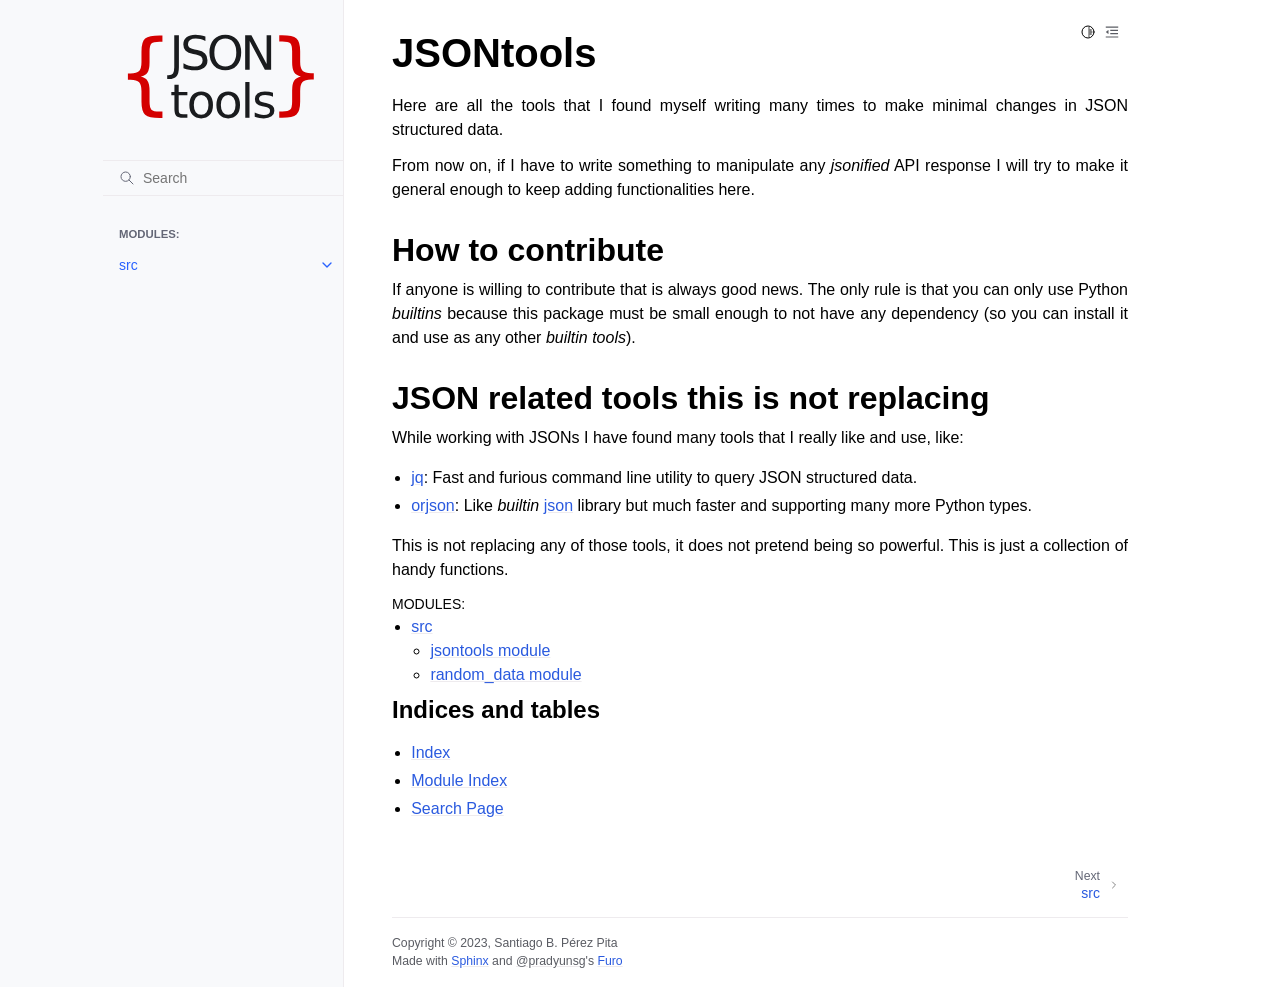
==== commit 0c680c40: "Typos in documentation and new favicon" ====
--- a/docs/index.html
+++ b/docs/index.html
@@ -147,7 +147,7 @@
       <div class="sidebar-sticky"><a class="sidebar-brand" href="#">
 
   <div class="sidebar-logo-container">
-    <img class="sidebar-logo" src="_static/jsontools-logo-optimized.svg" alt="Logo"/>
+    <img class="sidebar-logo" src="_static/jsontools-logo.svg" alt="Logo"/>
   </div>
 
   <span class="sidebar-brand-text">JSONtools</span>
@@ -202,19 +202,19 @@
           <section id="jsontools">
 <h1>JSONtools<a class="headerlink" href="#jsontools" title="Link to this heading">#</a></h1>
 <p>Here are all the tools that I found myself writing many times to make minimal changes in JSON structured data.</p>
-<p>From now, if I have to write something to manipulate any <em>jsonified</em> API response I will try to make it general enough to keep adding functionalities here.</p>
+<p>From now on, if I have to write something to manipulate any <em>jsonified</em> API response I will try to make it general enough to keep adding functionalities here.</p>
 <section id="how-to-contribute">
 <h2>How to contribute<a class="headerlink" href="#how-to-contribute" title="Link to this heading">#</a></h2>
-<p>If anyone is willing to contribute those are always good news. The only rule is that you can only use Python <em>builtins</em> because this package must be small enough to not have any dependency (so you can install it and use as any other <em>builtins tools</em>).</p>
+<p>If anyone is willing to contribute that is always good news. The only rule is that you can only use Python <em>builtins</em> because this package must be small enough to not have any dependency (so you can install it and use as any other <em>builtin tools</em>).</p>
 </section>
 <section id="json-related-tools-this-is-not-replacing">
 <h2>JSON related tools this is not replacing<a class="headerlink" href="#json-related-tools-this-is-not-replacing" title="Link to this heading">#</a></h2>
 <p>While working with JSONs I have found many tools that I really like and use, like:</p>
 <ul class="simple">
 <li><p><a class="reference external" href="https://jqlang.github.io/jq/manual/">jq</a>: Fast and furious command line utility to query JSON structured data.</p></li>
-<li><p><a class="reference external" href="https://github.com/ijl/orjson">orjson</a>: Like <em>builtin</em> <a class="reference external" href="https://docs.python.org/es/3/library/json.html">json</a> library but much faster and supporting much more Python types.</p></li>
-</ul>
-<p>This is not replacing any of those tools, it does not pretend being so much powerful. This is just a collection of handy functions.</p>
+<li><p><a class="reference external" href="https://github.com/ijl/orjson">orjson</a>: Like <em>builtin</em> <a class="reference external" href="https://docs.python.org/es/3/library/json.html">json</a> library but much faster and supporting many more Python types.</p></li>
+</ul>
+<p>This is not replacing any of those tools, it does not pretend being so powerful. This is just a collection of handy functions.</p>
 <div class="toctree-wrapper compound">
 <p class="caption" role="heading"><span class="caption-text">Modules:</span></p>
 <ul>
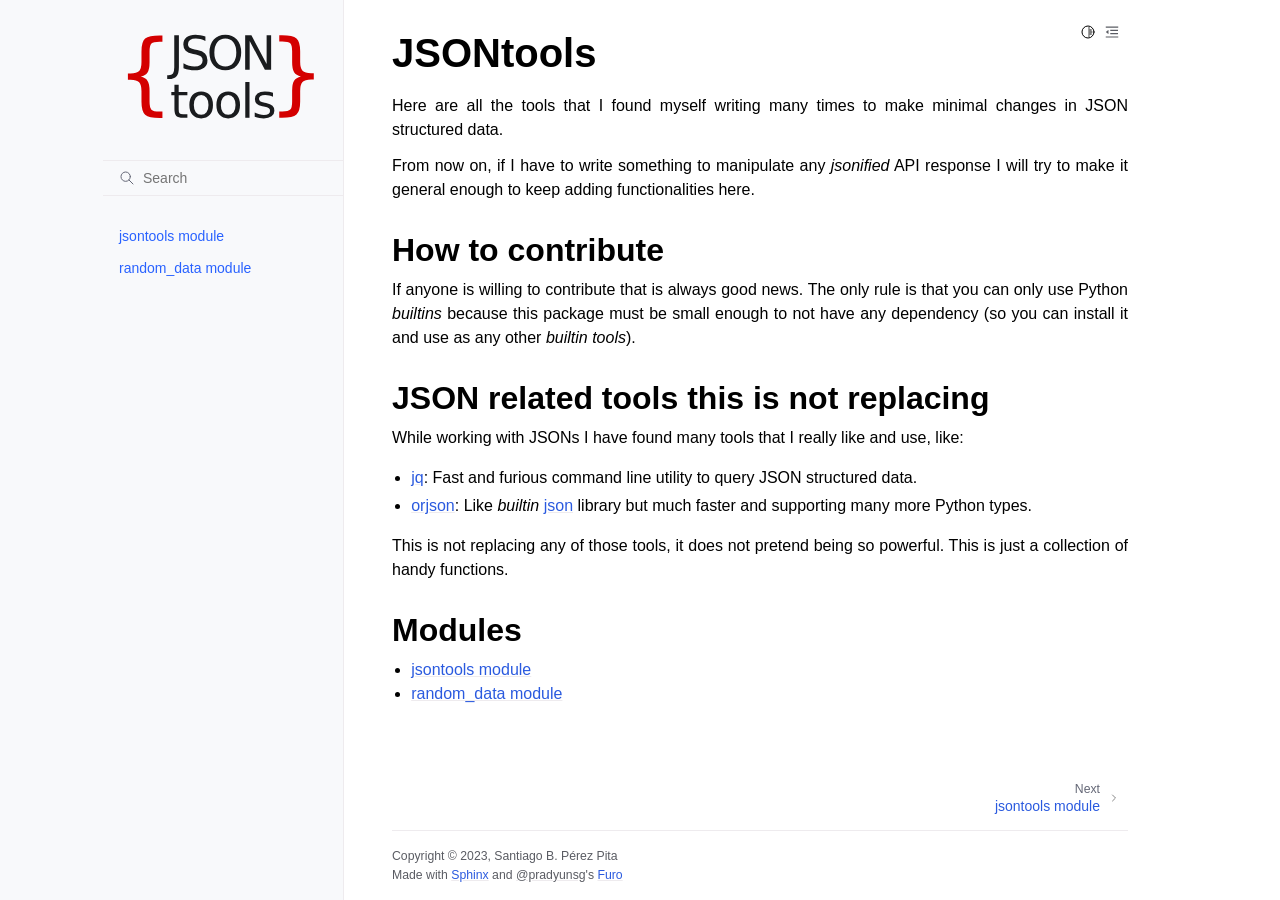
==== commit 8f452ab3: "random_data are all functions. Rebuilt documentation" ====
--- a/docs/index.html
+++ b/docs/index.html
@@ -3,7 +3,7 @@
   <head><meta charset="utf-8"/>
     <meta name="viewport" content="width=device-width,initial-scale=1"/>
     <meta name="color-scheme" content="light dark"><meta name="viewport" content="width=device-width, initial-scale=1" />
-<link rel="index" title="Index" href="genindex.html" /><link rel="search" title="Search" href="search.html" /><link rel="next" title="src" href="src/modules.html" />
+<link rel="index" title="Index" href="genindex.html" /><link rel="search" title="Search" href="search.html" /><link rel="next" title="jsontools module" href="src/jsontools.html" />
 
     <link rel="shortcut icon" href="_static/jsontools-icon.ico"/><!-- Generated with Sphinx 7.2.6 and Furo 2023.09.10 -->
         <title>JSONtools</title>
@@ -158,13 +158,9 @@
   <input type="hidden" name="area" value="default">
 </form>
 <div id="searchbox"></div><div class="sidebar-scroll"><div class="sidebar-tree">
-  <p class="caption" role="heading"><span class="caption-text">Modules:</span></p>
-<ul>
-<li class="toctree-l1 has-children"><a class="reference internal" href="src/modules.html">src</a><input class="toctree-checkbox" id="toctree-checkbox-1" name="toctree-checkbox-1" role="switch" type="checkbox"/><label for="toctree-checkbox-1"><div class="visually-hidden">Toggle navigation of src</div><i class="icon"><svg><use href="#svg-arrow-right"></use></svg></i></label><ul>
-<li class="toctree-l2"><a class="reference internal" href="src/jsontools.html">jsontools module</a></li>
-<li class="toctree-l2"><a class="reference internal" href="src/random_data.html">random_data module</a></li>
-</ul>
-</li>
+  <ul>
+<li class="toctree-l1"><a class="reference internal" href="src/jsontools.html">jsontools module</a></li>
+<li class="toctree-l1"><a class="reference internal" href="src/random_data.html">random_data module</a></li>
 </ul>
 
 </div>
@@ -215,24 +211,15 @@
 <li><p><a class="reference external" href="https://github.com/ijl/orjson">orjson</a>: Like <em>builtin</em> <a class="reference external" href="https://docs.python.org/es/3/library/json.html">json</a> library but much faster and supporting many more Python types.</p></li>
 </ul>
 <p>This is not replacing any of those tools, it does not pretend being so powerful. This is just a collection of handy functions.</p>
+</section>
+<section id="modules">
+<h2>Modules<a class="headerlink" href="#modules" title="Link to this heading">#</a></h2>
 <div class="toctree-wrapper compound">
-<p class="caption" role="heading"><span class="caption-text">Modules:</span></p>
 <ul>
-<li class="toctree-l1"><a class="reference internal" href="src/modules.html">src</a><ul>
-<li class="toctree-l2"><a class="reference internal" href="src/jsontools.html">jsontools module</a></li>
-<li class="toctree-l2"><a class="reference internal" href="src/random_data.html">random_data module</a></li>
-</ul>
-</li>
+<li class="toctree-l1"><a class="reference internal" href="src/jsontools.html">jsontools module</a></li>
+<li class="toctree-l1"><a class="reference internal" href="src/random_data.html">random_data module</a></li>
 </ul>
 </div>
-<section id="indices-and-tables">
-<h3>Indices and tables<a class="headerlink" href="#indices-and-tables" title="Link to this heading">#</a></h3>
-<ul class="simple">
-<li><p><a class="reference internal" href="genindex.html"><span class="std std-ref">Index</span></a></p></li>
-<li><p><a class="reference internal" href="py-modindex.html"><span class="std std-ref">Module Index</span></a></p></li>
-<li><p><a class="reference internal" href="search.html"><span class="std std-ref">Search Page</span></a></p></li>
-</ul>
-</section>
 </section>
 </section>
 
@@ -241,12 +228,12 @@
       <footer>
 
         <div class="related-pages">
-          <a class="next-page" href="src/modules.html">
+          <a class="next-page" href="src/jsontools.html">
               <div class="page-info">
                 <div class="context">
                   <span>Next</span>
                 </div>
-                <div class="title">src</div>
+                <div class="title">jsontools module</div>
               </div>
               <svg class="furo-related-icon"><use href="#svg-arrow-right"></use></svg>
             </a>
@@ -283,10 +270,8 @@
             <ul>
 <li><a class="reference internal" href="#">JSONtools</a><ul>
 <li><a class="reference internal" href="#how-to-contribute">How to contribute</a></li>
-<li><a class="reference internal" href="#json-related-tools-this-is-not-replacing">JSON related tools this is not replacing</a><ul>
-<li><a class="reference internal" href="#indices-and-tables">Indices and tables</a></li>
-</ul>
-</li>
+<li><a class="reference internal" href="#json-related-tools-this-is-not-replacing">JSON related tools this is not replacing</a></li>
+<li><a class="reference internal" href="#modules">Modules</a></li>
 </ul>
 </li>
 </ul>
